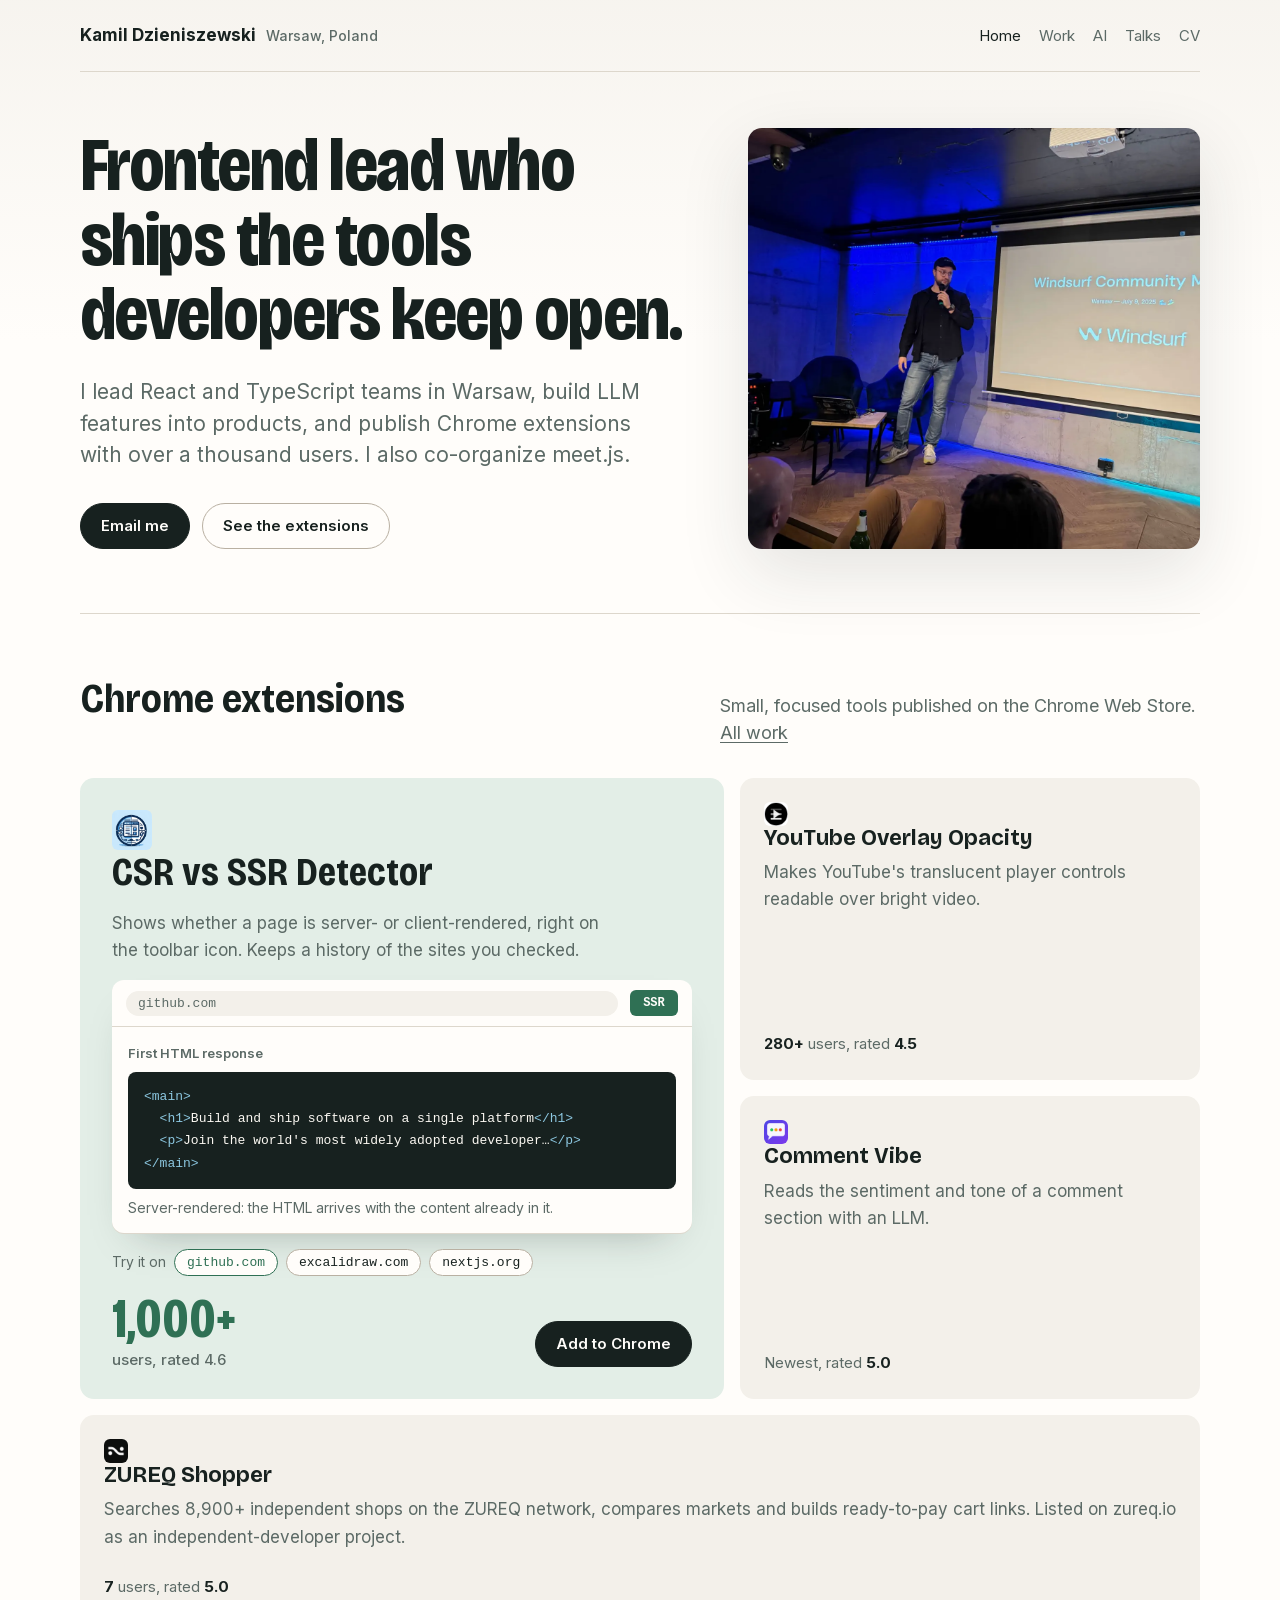
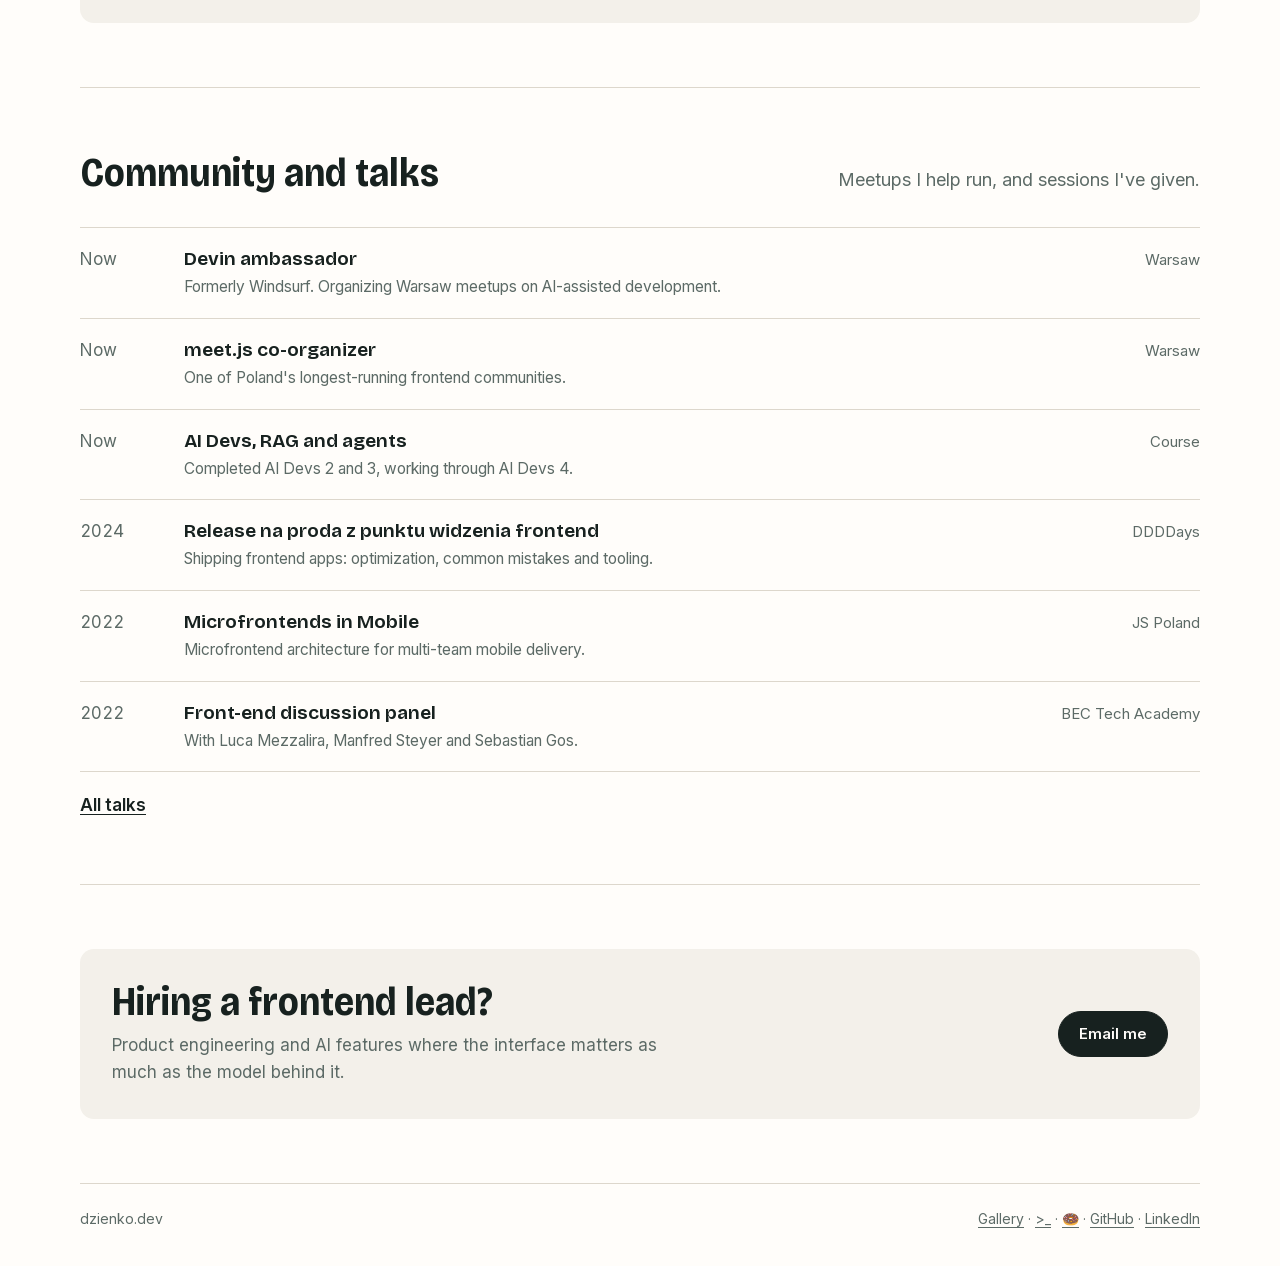
==== index.html @ 6b24c921 "Show Chrome Web Store icons next to extension names Generated with [Devin](https://devin.ai)  Co-Aut" ====
<!DOCTYPE html>
<html lang="en">
<head>
  <meta charset="UTF-8">
  <meta name="viewport" content="width=device-width, initial-scale=1.0">
  <meta name="theme-color" content="#fffdfa" media="(prefers-color-scheme: light)">
  <meta name="theme-color" content="#131816" media="(prefers-color-scheme: dark)">

  <title>Kamil Dzieniszewski - Frontend & AI-Native Developer</title>
  <meta name="description" content="Kamil Dzieniszewski - Senior/Lead Frontend Developer and AI-native developer based in Warsaw. React, TypeScript, Next.js, product UI, LLM integrations, RAG and agents.">
  <meta name="author" content="Kamil Dzieniszewski">
  <meta name="keywords" content="Kamil Dzieniszewski, frontend developer, AI-native developer, React, TypeScript, Next.js, Warsaw, AI developer, LLM, RAG, agents">
  <meta name="robots" content="index, follow">
  <link rel="icon" type="image/svg+xml" href="/favicon.svg">
  <link rel="canonical" href="https://dzienko.dev/">
  <link rel="preload" href="fonts/BricolageGrotesque-latin.woff2" as="font" type="font/woff2" crossorigin>
  <link rel="preload" href="fonts/InterVariable-latin.woff2" as="font" type="font/woff2" crossorigin>
  <link rel="stylesheet" href="site.css">

  <meta property="og:type" content="profile">
  <meta property="og:title" content="Kamil Dzieniszewski - Frontend & AI-Native Developer">
  <meta property="og:description" content="Senior/Lead Frontend Developer building clear product interfaces and AI-native workflows.">
  <meta property="og:url" content="https://dzienko.dev/">
  <meta property="og:site_name" content="dzienko.dev">
  <meta property="og:image" content="https://dzienko.dev/og-image.png">
  <meta property="og:image:width" content="1200">
  <meta property="og:image:height" content="630">
  <meta property="og:image:alt" content="Kamil Dzieniszewski - Frontend & AI-Native Developer">
  <meta property="og:locale" content="en_US">
  <meta property="profile:first_name" content="Kamil">
  <meta property="profile:last_name" content="Dzieniszewski">

  <meta name="twitter:card" content="summary_large_image">
  <meta name="twitter:site" content="@dzienko">
  <meta name="twitter:creator" content="@dzienko">
  <meta name="twitter:title" content="Kamil Dzieniszewski - Frontend & AI-Native Developer">
  <meta name="twitter:description" content="Frontend engineer for product interfaces and AI-native development workflows.">
  <meta name="twitter:image" content="https://dzienko.dev/og-image.png">
  <meta name="twitter:image:alt" content="Kamil Dzieniszewski - Frontend & AI-Native Developer">

  <script type="application/ld+json">
  {
    "@context": "https://schema.org",
    "@type": "Person",
    "name": "Kamil Dzieniszewski",
    "jobTitle": "Senior/Lead Frontend Developer and AI-Native Developer",
    "url": "https://dzienko.dev",
    "email": "kamil.dzieniszewski@gmail.com",
    "address": {
      "@type": "PostalAddress",
      "addressLocality": "Warsaw",
      "addressCountry": "Poland"
    },
    "sameAs": [
      "https://www.linkedin.com/in/dzieniszewski/",
      "https://x.com/dzienko",
      "https://github.com/dzienisz"
    ],
    "knowsAbout": [
      "React", "TypeScript", "Next.js", "Frontend Architecture",
      "Artificial Intelligence", "LLM APIs", "RAG", "AI Agents",
      "Developer Communities"
    ],
    "description": "Senior/Lead Frontend Developer and AI-native developer based in Warsaw, Poland."
  }
  </script>

  <script defer src="https://cloud.umami.is/script.js" data-website-id="6faaedb9-c397-47cc-8526-5fbbb8944d24" data-domains="dzienko.dev"></script>
</head>
<body>
  <a class="skip-link" href="#main">Skip to content</a>
  <div class="page">
    <header class="topbar">
      <a class="brand" href="/">Kamil Dzieniszewski <span>Warsaw, Poland</span></a>
      <nav class="nav" aria-label="Main navigation">
        <a href="/" aria-current="page">Home</a>
        <a href="projects.html">Work</a>
        <a href="ai.html">AI</a>
        <a href="talks.html">Talks</a>
        <a href="cv.pdf">CV</a>
      </nav>
    </header>

    <main id="main">
      <section class="hero">
        <div>
          <h1>Frontend lead who ships the tools developers keep open.</h1>
          <p class="lead">
            I lead React and TypeScript teams in Warsaw, build LLM features into products, and publish Chrome extensions with over a thousand users. I also co-organize meet.js.
          </p>
          <div class="actions">
            <a class="button" href="mailto:kamil.dzieniszewski@gmail.com">Email me</a>
            <a class="button secondary" href="#extensions">See the extensions</a>
          </div>
        </div>
        <div class="hero-media">
          <img src="photos/devin-ambassador.webp" alt="Kamil Dzieniszewski speaking at a Devin (formerly Windsurf) community meetup in Warsaw" width="1600" height="1200" fetchpriority="high">
        </div>
      </section>

      <section class="section" id="extensions">
        <div class="section-head">
          <h2>Chrome extensions</h2>
          <p class="section-intro">Small, focused tools published on the Chrome Web Store. <a href="projects.html">All work</a></p>
        </div>
        <div class="bento">
          <article class="ext featured">
            <h3><a href="https://chromewebstore.google.com/detail/csr-vs-ssr-detector/fhiopdjeekafnhmfbcfoolhejdgjpkgg?utm_source=dzienko.dev&amp;utm_medium=referral&amp;utm_campaign=home" data-umami-event="cws-click" data-umami-event-extension="csr-vs-ssr-detector" data-umami-event-page="home" target="_blank" rel="noopener"><img class="ext-icon" src="icons/csr-vs-ssr-detector.jpg" alt="" width="40" height="40">CSR vs SSR Detector</a></h3>
            <p>Shows whether a page is server- or client-rendered, right on the toolbar icon. Keeps a history of the sites you checked.</p>

            <div class="demo">
              <div class="demo-bar">
                <span class="demo-url" id="demo-url">github.com</span>
                <span class="demo-badge" id="demo-badge" data-mode="SSR" aria-live="polite">SSR</span>
              </div>
              <div class="demo-body">
                <span class="demo-label">First HTML response</span>
                <pre class="demo-source" id="demo-source"><span class="t">&lt;main&gt;</span>
  <span class="t">&lt;h1&gt;</span><span class="x">Build and ship software on a single platform</span><span class="t">&lt;/h1&gt;</span>
  <span class="t">&lt;p&gt;</span><span class="x">Join the world's most widely adopted developer…</span><span class="t">&lt;/p&gt;</span>
<span class="t">&lt;/main&gt;</span></pre>
                <p class="demo-explain" id="demo-explain">Server-rendered: the HTML arrives with the content already in it.</p>
              </div>
            </div>
            <div class="demo-sites" id="demo-sites" role="group" aria-label="Try the detector on an example site" hidden>
              Try it on
              <button type="button" aria-pressed="true" data-site="github.com" data-umami-event="csr-demo" data-umami-event-site="github.com">github.com</button>
              <button type="button" aria-pressed="false" data-site="excalidraw.com" data-umami-event="csr-demo" data-umami-event-site="excalidraw.com">excalidraw.com</button>
              <button type="button" aria-pressed="false" data-site="nextjs.org" data-umami-event="csr-demo" data-umami-event-site="nextjs.org">nextjs.org</button>
            </div>

            <div class="ext-footer">
              <div class="big-number">1,000+<span>users, rated 4.6</span></div>
              <a class="button" href="https://chromewebstore.google.com/detail/csr-vs-ssr-detector/fhiopdjeekafnhmfbcfoolhejdgjpkgg?utm_source=dzienko.dev&amp;utm_medium=referral&amp;utm_campaign=home" data-umami-event="cws-click" data-umami-event-extension="csr-vs-ssr-detector" data-umami-event-page="home" target="_blank" rel="noopener">Add to Chrome</a>
            </div>
          </article>

          <a class="ext" href="https://chromewebstore.google.com/detail/youtube-overlay-opacity-c/dcmmcbdcbpaoefhnlogalnfnnmjolfbh?utm_source=dzienko.dev&amp;utm_medium=referral&amp;utm_campaign=home" data-umami-event="cws-click" data-umami-event-extension="youtube-overlay-opacity-c" data-umami-event-page="home" target="_blank" rel="noopener">
            <h3><img class="ext-icon" src="icons/youtube-controls.jpg" alt="" width="24" height="24">YouTube Overlay Opacity</h3>
            <p>Makes YouTube's translucent player controls readable over bright video.</p>
            <div class="ext-stats"><strong>280+</strong> users, rated <strong>4.5</strong></div>
          </a>

          <a class="ext" href="https://chromewebstore.google.com/detail/comment-vibe/kibcnjcipaofjlbbnjdjaobbkoajiejp?utm_source=dzienko.dev&amp;utm_medium=referral&amp;utm_campaign=home" data-umami-event="cws-click" data-umami-event-extension="comment-vibe" data-umami-event-page="home" target="_blank" rel="noopener">
            <h3><img class="ext-icon" src="icons/comment-vibe.jpg" alt="" width="24" height="24">Comment Vibe</h3>
            <p>Reads the sentiment and tone of a comment section with an LLM.</p>
            <div class="ext-stats">Newest, rated <strong>5.0</strong></div>
          </a>

          <a class="ext wide" href="https://chromewebstore.google.com/detail/zureq-shopper/lgmpclicbbpjabhihbmpjdokopeiofpj?utm_source=dzienko.dev&amp;utm_medium=referral&amp;utm_campaign=home" data-umami-event="cws-click" data-umami-event-extension="zureq-shopper" data-umami-event-page="home" target="_blank" rel="noopener">
            <h3><img class="ext-icon" src="icons/zureq-shopper.jpg" alt="" width="24" height="24">ZUREQ Shopper</h3>
            <p>Searches 8,900+ independent shops on the ZUREQ network, compares markets and builds ready-to-pay cart links. Listed on zureq.io as an independent-developer project.</p>
            <div class="ext-stats"><strong>7</strong> users, rated <strong>5.0</strong></div>
          </a>
        </div>
      </section>

      <section class="section">
        <div class="section-head">
          <h2>Community and talks</h2>
          <p class="section-intro">Meetups I help run, and sessions I've given.</p>
        </div>
        <ul class="rows">
          <li>
            <span class="when">Now</span>
            <div><h3><a href="https://windsurf.com/refer?referral_code=b506a23128" target="_blank" rel="noopener">Devin ambassador</a></h3><p>Formerly Windsurf. Organizing Warsaw meetups on AI-assisted development.</p></div>
            <span class="where">Warsaw</span>
          </li>
          <li>
            <span class="when">Now</span>
            <div><h3><a href="https://meetjs.pl" target="_blank" rel="noopener">meet.js co-organizer</a></h3><p>One of Poland's longest-running frontend communities.</p></div>
            <span class="where">Warsaw</span>
          </li>
          <li>
            <span class="when">Now</span>
            <div><h3><a href="ai.html">AI Devs, RAG and agents</a></h3><p>Completed AI Devs 2 and 3, working through AI Devs 4.</p></div>
            <span class="where">Course</span>
          </li>
          <li>
            <span class="when">2024</span>
            <div><h3><a href="https://www.youtube.com/watch?v=Upx7VcqXH-M" target="_blank" rel="noopener">Release na proda z punktu widzenia frontend</a></h3><p>Shipping frontend apps: optimization, common mistakes and tooling.</p></div>
            <span class="where">DDDDays</span>
          </li>
          <li>
            <span class="when">2022</span>
            <div><h3><a href="https://www.youtube.com/watch?v=vRqR06oCc_I" target="_blank" rel="noopener">Microfrontends in Mobile</a></h3><p>Microfrontend architecture for multi-team mobile delivery.</p></div>
            <span class="where">JS Poland</span>
          </li>
          <li>
            <span class="when">2022</span>
            <div><h3><a href="https://www.youtube.com/watch?v=JmkDXeIDG9A" target="_blank" rel="noopener">Front-end discussion panel</a></h3><p>With Luca Mezzalira, Manfred Steyer and Sebastian Gos.</p></div>
            <span class="where">BEC Tech Academy</span>
          </li>
        </ul>
        <p class="rows-more"><a href="talks.html">All talks</a></p>
      </section>

      <section class="section">
        <div class="callout">
          <div>
            <h2>Hiring a frontend lead?</h2>
            <p>Product engineering and AI features where the interface matters as much as the model behind it.</p>
          </div>
          <a class="button" href="mailto:kamil.dzieniszewski@gmail.com">Email me</a>
        </div>
      </section>
    </main>

    <footer class="footer">
      <span>dzienko.dev</span>
      <span><a href="gallery.html">Gallery</a> · <a href="terminal.html" title="The old terminal version of this site">&gt;_</a> · <a href="donut.html" title="ASCII donut">🍩</a> · <a href="https://github.com/dzienisz" target="_blank" rel="noopener">GitHub</a> · <a href="https://www.linkedin.com/in/dzieniszewski/" target="_blank" rel="noopener">LinkedIn</a></span>
    </footer>
  </div>
  <script src="demo.js" defer></script>
</body>
</html>
---- site.css ----
/* Self-hosted variable fonts (OFL, see fonts/*-OFL.txt), subset to Latin + Latin Extended-A */
@font-face {
  font-family: "Bricolage Grotesque";
  src: url("fonts/BricolageGrotesque-latin.woff2") format("woff2");
  font-style: normal;
  font-weight: 600 800;
  font-stretch: 75% 100%;
  font-display: swap;
  unicode-range: U+0000-017F, U+02BB-02BC, U+02C6, U+02DA, U+02DC, U+0304, U+0308, U+0329, U+2000-206F, U+20AC, U+2122, U+2191, U+2193, U+2212, U+2215, U+FEFF, U+FFFD;
}

@font-face {
  font-family: Inter;
  src: url("fonts/InterVariable-latin.woff2") format("woff2");
  font-style: normal;
  font-weight: 400 700;
  font-display: swap;
  unicode-range: U+0000-017F, U+02BB-02BC, U+02C6, U+02DA, U+02DC, U+0304, U+0308, U+0329, U+2000-206F, U+20AC, U+2122, U+2191, U+2193, U+2212, U+2215, U+FEFF, U+FFFD;
}

:root {
  --ink: #17211f;
  --muted: #5c6a66;
  --paper: #fffdfa;
  --soft: #f3f0ea;
  --line: #ddd7cc;
  --line-strong: #b9b0a2;
  --blue: #216c8d;
  --green: #2f7054;
  --green-soft: #e3eee7;
  --coral: #b24e36;
  --gold: #9a6b13;
  --code-bg: #17211f;
  --code-ink: #b9c6c1;
  --code-tag: #8cc7e0;
  --code-text: #fbf8f2;
  --code-empty: #f0b26b;
  --shadow: 0 24px 70px rgba(30, 40, 38, 0.12);
  --shadow-hover: 0 16px 45px rgba(30, 40, 38, 0.09);
  --radius: 8px;
  --radius-lg: 14px;
  --font-body: Inter, ui-sans-serif, system-ui, -apple-system, BlinkMacSystemFont, "Segoe UI", sans-serif;
  --font-display: "Bricolage Grotesque", Inter, ui-sans-serif, system-ui, sans-serif;
  --font-mono: ui-monospace, SFMono-Regular, Menlo, Consolas, monospace;
  color-scheme: light dark;
}

@media (prefers-color-scheme: dark) {
  :root {
    --ink: #ece7df;
    --muted: #a2aba7;
    --paper: #131816;
    --soft: #1b211f;
    --line: #2b3330;
    --line-strong: #46504c;
    --blue: #74b6d4;
    --green: #6cc39a;
    --green-soft: #1a2a23;
    --coral: #ef8c71;
    --gold: #d8aa4c;
    --code-bg: #0b0f0e;
    --shadow: 0 24px 70px rgba(0, 0, 0, 0.45);
    --shadow-hover: 0 16px 45px rgba(0, 0, 0, 0.4);
  }
}

@media (prefers-reduced-motion: no-preference) {
  @view-transition {
    navigation: auto;
  }
}

* { box-sizing: border-box; }

html { scroll-behavior: smooth; }

body {
  margin: 0;
  background:
    linear-gradient(180deg, color-mix(in srgb, var(--soft) 70%, transparent), color-mix(in srgb, var(--paper) 95%, transparent) 340px),
    var(--paper);
  color: var(--ink);
  font-family: var(--font-body);
  font-size: 1.0625rem;
  line-height: 1.6;
}

h1, h2, h3 {
  font-family: var(--font-display);
  font-optical-sizing: auto;
  text-wrap: balance;
}

a {
  color: inherit;
  text-decoration-thickness: 1px;
  text-underline-offset: 0.18em;
}

:focus-visible {
  outline: 2px solid var(--blue);
  outline-offset: 3px;
  border-radius: 4px;
}

.card:focus-visible,
.ext:focus-visible,
.media-card:focus-visible,
.photo-card:focus-visible,
.button:focus-visible {
  border-radius: var(--radius);
}

.skip-link {
  position: absolute;
  top: 12px;
  left: 12px;
  z-index: 10;
  padding: 10px 16px;
  border-radius: var(--radius);
  background: var(--ink);
  color: var(--paper);
  font-size: 0.875rem;
  font-weight: 700;
  text-decoration: none;
  transform: translateY(-200%);
}

.skip-link:focus-visible {
  transform: none;
}

img {
  display: block;
  max-width: 100%;
  height: auto;
}

.page {
  width: min(70rem, calc(100% - 2.5rem));
  margin: 0 auto;
}

.topbar {
  display: flex;
  align-items: center;
  justify-content: space-between;
  gap: 1.5rem;
  padding: 1.375rem 0;
  border-bottom: 1px solid var(--line);
}

.brand {
  display: inline-flex;
  align-items: baseline;
  gap: 0.625rem;
  font-weight: 700;
  text-decoration: none;
}

.brand span {
  color: var(--muted);
  font-size: 0.875rem;
  font-weight: 500;
}

.nav {
  display: flex;
  align-items: center;
  gap: 1.125rem;
  color: var(--muted);
  font-size: 0.9375rem;
}

.nav a {
  text-decoration: none;
}

.nav a:hover,
.nav a[aria-current="page"] {
  color: var(--ink);
}

.hero {
  display: grid;
  grid-template-columns: minmax(0, 1.15fr) minmax(320px, 0.85fr);
  gap: 3.5rem;
  align-items: stretch;
  padding: 3.5rem 0 4rem;
  border-bottom: 1px solid var(--line);
}

.hero.hero-simple {
  display: block;
  max-width: 52rem;
}

.eyebrow {
  margin: 0 0 1rem;
  color: var(--green);
  font-size: 0.9375rem;
  font-weight: 600;
}

h1 {
  margin: 0;
  font-size: clamp(2.6rem, 1.4rem + 4.2vw, 5rem);
  font-weight: 750;
  font-stretch: 82%;
  line-height: 0.98;
  letter-spacing: -0.02em;
}

.lead {
  max-width: 36rem;
  margin: 1.5rem 0 0;
  color: var(--muted);
  font-size: clamp(1.125rem, 1rem + 0.5vw, 1.3125rem);
  line-height: 1.5;
  text-wrap: pretty;
}

.actions {
  display: flex;
  flex-wrap: wrap;
  gap: 0.75rem;
  margin-top: 2rem;
}

.hero-media {
  border-radius: var(--radius-lg);
  background: var(--paper);
  box-shadow: var(--shadow);
  overflow: hidden;
}

.hero-media img {
  width: 100%;
  height: 100%;
  object-fit: cover;
  object-position: 40% center;
}

/* Low-res photos can't stretch to the text column's height without blurring */
.hero-media.is-landscape {
  align-self: center;
}

.hero-media.is-landscape img {
  height: auto;
  aspect-ratio: 4 / 3;
}

.section {
  padding: 4rem 0;
  border-bottom: 1px solid var(--line);
}

.section-head {
  display: flex;
  flex-wrap: wrap;
  justify-content: space-between;
  align-items: baseline;
  gap: 0.75rem 2rem;
  margin-bottom: 2rem;
}

.section-head .section-intro {
  max-width: 30rem;
}

.section h2 {
  margin: 0;
  font-size: clamp(1.75rem, 1.2rem + 1.6vw, 2.5rem);
  font-weight: 700;
  font-stretch: 90%;
  line-height: 1.1;
}

.section-intro {
  margin: 0;
  color: var(--muted);
  font-size: 1.125rem;
  line-height: 1.5;
}

.grid {
  display: grid;
  grid-template-columns: repeat(3, minmax(0, 1fr));
  gap: 1rem;
}

.grid.two {
  grid-template-columns: repeat(2, minmax(0, 1fr));
}

.card {
  position: relative;
  display: flex;
  flex-direction: column;
  gap: 0.75rem;
  min-height: 13.75rem;
  padding: 1.375rem;
  border: 1px solid var(--line);
  border-radius: var(--radius);
  background: color-mix(in srgb, var(--paper) 78%, transparent);
  color: inherit;
  text-decoration: none;
}

a.card:hover,
.media-card:hover,
.photo-card:hover {
  border-color: var(--line-strong);
  box-shadow: var(--shadow-hover);
  transform: translateY(-1px);
}

.card h3,
.media-copy h3 {
  margin: 0;
  color: var(--ink);
  font-size: 1.375rem;
  font-weight: 700;
  line-height: 1.15;
}

.card p,
.media-copy p {
  margin: 0;
  color: var(--muted);
  font-size: 0.9688rem;
}

.card-meta,
.tagline {
  color: var(--blue);
  font-size: 0.875rem;
  font-weight: 600;
}

.tagline {
  color: var(--green);
}

.badge {
  align-self: flex-start;
  padding: 4px 8px;
  border: 1px solid var(--line-strong);
  border-radius: 999px;
  color: var(--muted);
  font-size: 0.75rem;
  font-weight: 700;
}

.badge.active { color: var(--green); border-color: color-mix(in srgb, var(--green) 45%, transparent); }
.badge.archived { color: var(--gold); border-color: color-mix(in srgb, var(--gold) 40%, transparent); }
.badge.soon { color: var(--coral); border-color: color-mix(in srgb, var(--coral) 45%, transparent); }

.tags {
  display: flex;
  flex-wrap: wrap;
  gap: 0.5rem;
  margin-top: auto;
  padding-top: 0.625rem;
}

.tag {
  padding: 4px 8px;
  border: 1px solid var(--line);
  border-radius: 999px;
  color: var(--muted);
  font-size: 0.75rem;
  font-weight: 600;
}

/* Homepage extensions: one featured card with a live demo, two supporting */
.bento {
  display: grid;
  grid-template-columns: minmax(0, 1.4fr) minmax(0, 1fr);
  grid-template-rows: auto auto;
  gap: 1rem;
}

.ext {
  display: flex;
  flex-direction: column;
  gap: 0.5rem;
  padding: 1.5rem;
  border-radius: var(--radius-lg);
  background: var(--soft);
  color: inherit;
  text-decoration: none;
}

a.ext:hover {
  background: color-mix(in srgb, var(--soft) 80%, var(--line));
}

.ext h3 {
  margin: 0;
  font-size: 1.375rem;
  font-weight: 700;
  line-height: 1.15;
}

.ext p {
  margin: 0;
  color: var(--muted);
}

.ext-stats {
  margin-top: auto;
  padding-top: 1rem;
  color: var(--muted);
  font-size: 0.9375rem;
}

.ext-stats strong {
  color: var(--ink);
}

.ext.featured {
  grid-row: span 2;
  gap: 1rem;
  padding: 2rem;
  background: var(--green-soft);
}

.ext.featured h3 {
  font-size: clamp(1.75rem, 1.3rem + 1.4vw, 2.5rem);
  font-stretch: 85%;
}

.ext.featured h3 a {
  text-decoration: none;
}

.ext.featured h3 a:hover {
  text-decoration: underline;
}

.ext.featured > p {
  max-width: 32rem;
  font-size: 1.0625rem;
}

.ext.wide {
  grid-column: 1 / -1;
}

.ext-icon {
  width: 1.5rem;
  height: 1.5rem;
  margin-inline-end: 0.5rem;
  border-radius: 0.375rem;
  vertical-align: -0.25em;
}

.ext.featured .ext-icon {
  width: 2.5rem;
  height: 2.5rem;
}

.ext-footer {
  display: flex;
  flex-wrap: wrap;
  align-items: flex-end;
  justify-content: space-between;
  gap: 1rem;
  margin-top: auto;
}

.big-number {
  font-family: var(--font-display);
  font-size: clamp(2.5rem, 1.8rem + 2vw, 3.5rem);
  font-weight: 750;
  font-stretch: 80%;
  line-height: 1;
  color: var(--green);
}

.big-number span {
  display: block;
  margin-top: 0.375rem;
  font-family: var(--font-body);
  font-size: 0.9375rem;
  font-weight: 500;
  color: var(--muted);
}

/* Live CSR/SSR demo */
.demo {
  border-radius: 12px;
  background: var(--paper);
  box-shadow: 0 1px 0 var(--line), 0 20px 40px -24px rgba(30, 40, 38, 0.35);
  overflow: hidden;
}

.demo-bar {
  display: flex;
  align-items: center;
  gap: 0.75rem;
  padding: 0.625rem 0.875rem;
  border-bottom: 1px solid var(--line);
}

.demo-url {
  flex: 1;
  min-width: 0;
  padding: 0.3rem 0.75rem;
  border-radius: 999px;
  background: var(--soft);
  color: var(--muted);
  font: 0.8125rem var(--font-mono);
}

.demo-badge {
  display: grid;
  place-items: center;
  min-width: 3rem;
  height: 1.625rem;
  padding-inline: 0.5rem;
  border-radius: 6px;
  background: var(--green);
  color: var(--paper);
  font: 700 0.75rem var(--font-mono);
  transition: background-color 0.25s, scale 0.25s;
}

.demo-badge[data-mode="CSR"] { background: var(--gold); }
.demo-badge.bump { scale: 1.15; }

.demo-body {
  display: grid;
  gap: 0.5rem;
  padding: 1rem 1rem 0.875rem;
}

.demo-label {
  color: var(--muted);
  font-size: 0.8125rem;
  font-weight: 600;
}

.demo-source {
  min-height: 6.5rem;
  margin: 0;
  padding: 0.875rem 1rem;
  border-radius: var(--radius);
  background: var(--code-bg);
  color: var(--code-ink);
  font: 0.8125rem / 1.7 var(--font-mono);
  white-space: pre-wrap;
  overflow-wrap: anywhere;
}

.demo-source.swap { animation: demo-swap 0.3s ease-out; }
.demo-source .t { color: var(--code-tag); }
.demo-source .x { color: var(--code-text); font-weight: 500; }
.demo-source .e { color: var(--code-empty); }

@keyframes demo-swap {
  from { opacity: 0; translate: 0 4px; }
}

.demo-explain {
  margin: 0;
  color: var(--muted);
  font-size: 0.875rem;
}

.demo-sites {
  display: flex;
  flex-wrap: wrap;
  align-items: center;
  gap: 0.5rem;
  color: var(--muted);
  font-size: 0.875rem;
}

.demo-sites[hidden] { display: none; }

.demo-sites button {
  padding: 0.3rem 0.75rem;
  border: 1px solid var(--line-strong);
  border-radius: 999px;
  background: var(--paper);
  color: var(--ink);
  font: 0.8125rem var(--font-mono);
  cursor: pointer;
}

.demo-sites button:hover { border-color: var(--green); }
.demo-sites button[aria-pressed="true"] { border-color: var(--green); color: var(--green); }

/* Community and talks: quiet rows instead of cards */
.rows {
  margin: 0;
  padding: 0;
  list-style: none;
  border-top: 1px solid var(--line);
}

.rows li {
  display: grid;
  grid-template-columns: 5rem minmax(0, 1fr) auto;
  gap: 1.5rem;
  align-items: baseline;
  padding: 1.125rem 0;
  border-bottom: 1px solid var(--line);
}

.rows .when {
  color: var(--muted);
  font-variant-numeric: tabular-nums;
}

.rows h3 {
  margin: 0;
  font-size: 1.1875rem;
  font-weight: 650;
  line-height: 1.3;
}

.rows h3 a {
  text-decoration: none;
}

.rows h3 a:hover {
  text-decoration: underline;
}

.rows p {
  margin: 0.2rem 0 0;
  color: var(--muted);
  font-size: 0.9688rem;
}

.rows .where {
  color: var(--muted);
  font-size: 0.9375rem;
  text-align: end;
}

.rows-more {
  margin: 1.25rem 0 0;
  font-weight: 600;
}

.media-grid {
  display: grid;
  grid-template-columns: repeat(2, minmax(0, 1fr));
  gap: 1.125rem;
}

.media-card {
  display: grid;
  grid-template-columns: 10.5rem 1fr;
  gap: 1.125rem;
  min-height: 11rem;
  padding: 0.875rem;
  border: 1px solid var(--line);
  border-radius: var(--radius);
  background: var(--paper);
  color: inherit;
  text-decoration: none;
}

.media-card img {
  width: 100%;
  height: 100%;
  min-height: 9.25rem;
  border-radius: 6px;
  object-fit: cover;
}

.media-copy {
  display: flex;
  flex-direction: column;
  gap: 0.625rem;
  padding: 6px 4px 6px 0;
}

.link-row {
  color: var(--green);
  font-size: 0.875rem;
  font-weight: 700;
  margin-top: auto;
}

.photo-grid {
  display: grid;
  grid-template-columns: repeat(3, minmax(0, 1fr));
  gap: 1rem;
}

.photo-card {
  overflow: hidden;
  border: 1px solid var(--line);
  border-radius: var(--radius);
  background: var(--paper);
}

.photo-card img {
  width: 100%;
  aspect-ratio: 4 / 3;
  object-fit: cover;
}

.caption {
  padding: 0.875rem 1rem;
  border-top: 1px solid var(--line);
}

.caption strong {
  display: block;
  color: var(--ink);
}

.caption span {
  display: block;
  margin-top: 3px;
  color: var(--muted);
  font-size: 0.8125rem;
}

.callout {
  display: grid;
  grid-template-columns: 1fr auto;
  gap: 1.5rem;
  align-items: center;
  padding: 2rem;
  border-radius: var(--radius-lg);
  background: var(--soft);
}

.callout p {
  margin: 0.5rem 0 0;
  max-width: 36rem;
  color: var(--muted);
}

.button {
  display: inline-flex;
  align-items: center;
  justify-content: center;
  min-height: 2.875rem;
  padding: 0 1.25rem;
  border: 1px solid var(--ink);
  border-radius: 999px;
  background: var(--ink);
  color: var(--paper);
  font-size: 0.9375rem;
  font-weight: 600;
  text-decoration: none;
  white-space: nowrap;
}

.button.secondary {
  background: transparent;
  color: var(--ink);
  border-color: var(--line-strong);
}

.footer {
  display: flex;
  justify-content: space-between;
  gap: 1.25rem;
  padding: 1.5rem 0 2.25rem;
  color: var(--muted);
  font-size: 0.875rem;
}

@media (prefers-reduced-motion: reduce) {
  html { scroll-behavior: auto; }

  a.card:hover,
  .media-card:hover,
  .photo-card:hover {
    transform: none;
  }

  .demo-badge { transition: none; }
  .demo-badge.bump { scale: 1; }
  .demo-source.swap { animation: none; }
}

@media (max-width: 920px) {
  .hero,
  .callout {
    grid-template-columns: 1fr;
  }

  .grid,
  .grid.two,
  .bento,
  .media-grid,
  .photo-grid {
    grid-template-columns: 1fr;
  }

  .ext.featured {
    grid-row: auto;
  }

  .hero-media img {
    height: auto;
    aspect-ratio: 4 / 3;
  }
}

@media (max-width: 620px) {
  .page {
    width: min(100% - 28px, 70rem);
  }

  .topbar {
    align-items: flex-start;
    flex-direction: column;
    gap: 0.875rem;
  }

  .nav {
    flex-wrap: wrap;
    gap: 0.75rem 1rem;
  }

  .hero {
    padding: 2.125rem 0 2.625rem;
  }

  .section {
    padding: 2.75rem 0;
  }

  .ext.featured {
    padding: 1.25rem;
  }

  .rows li {
    grid-template-columns: 1fr;
    gap: 0.25rem;
  }

  .rows .where {
    text-align: start;
  }

  .media-card {
    grid-template-columns: 1fr;
  }

  .media-card img {
    aspect-ratio: 16 / 10;
  }

  .button {
    width: 100%;
  }

  .actions {
    flex-direction: column;
  }
}
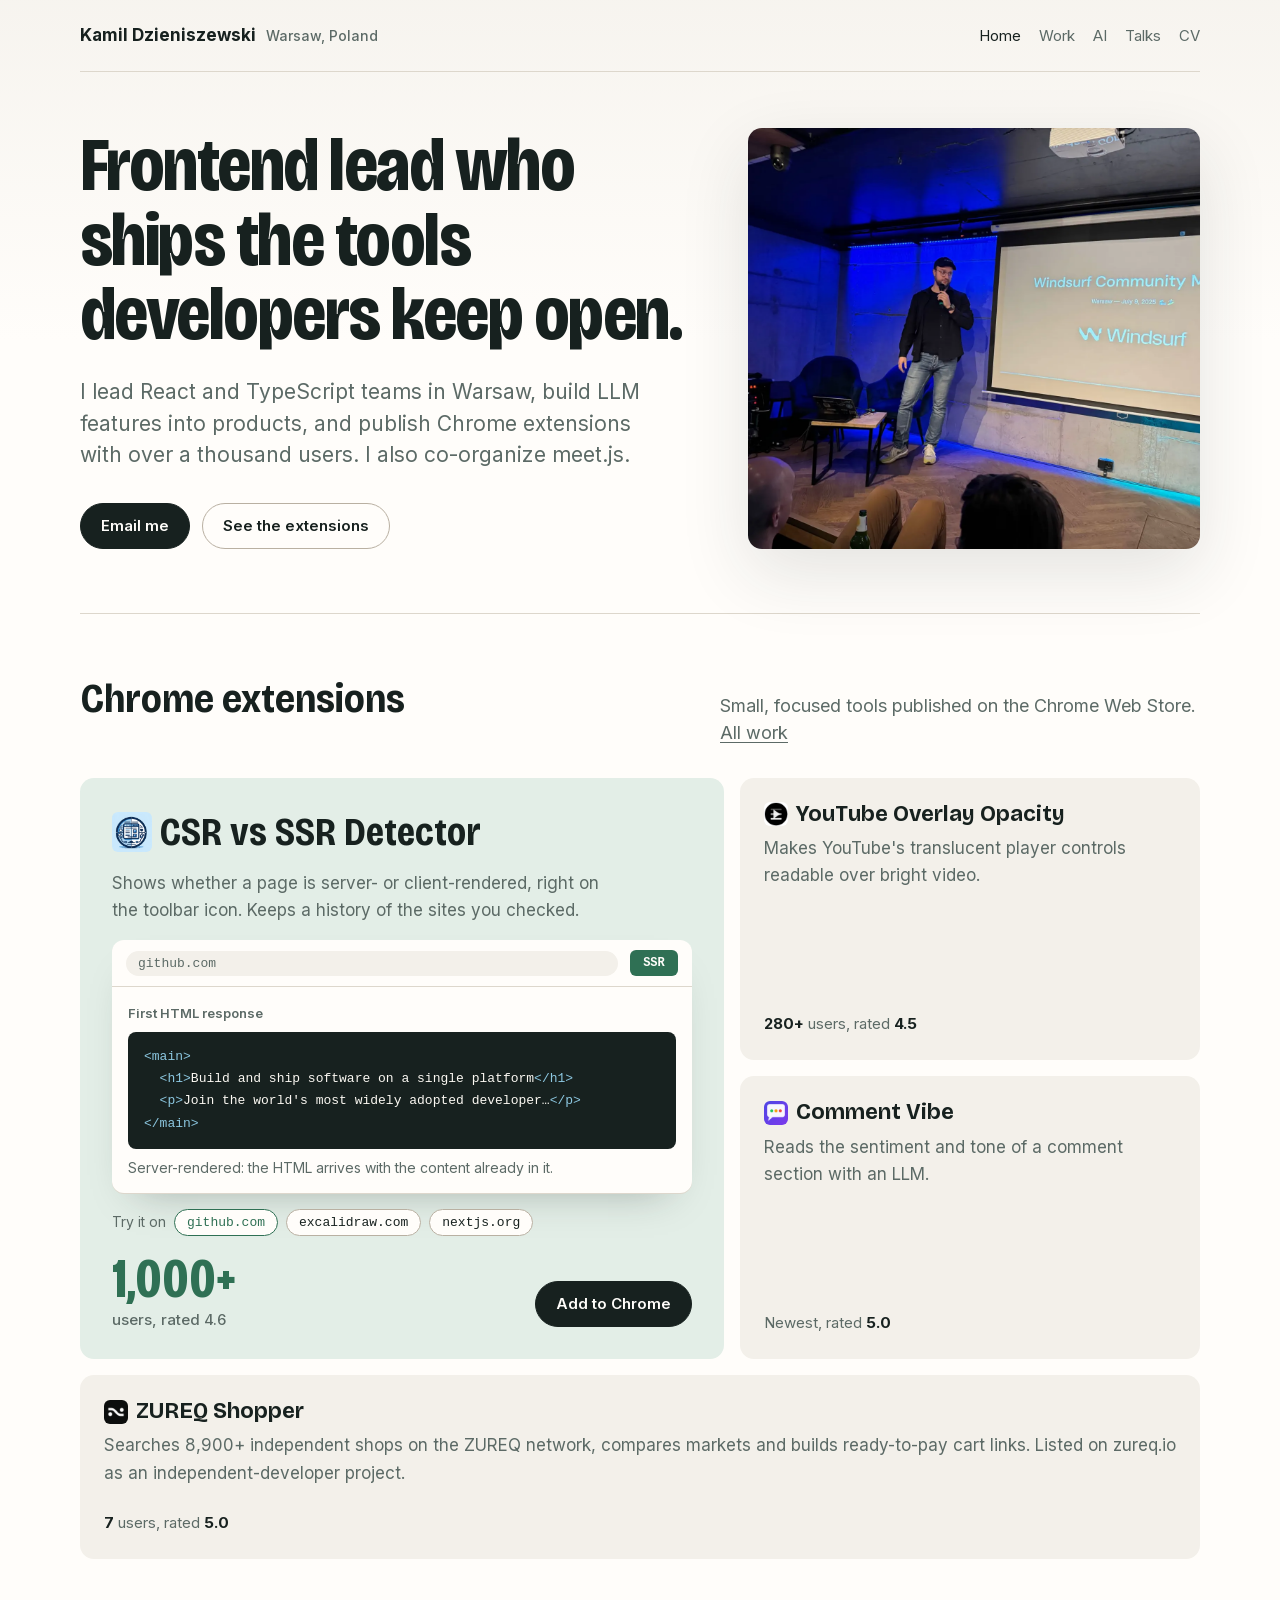
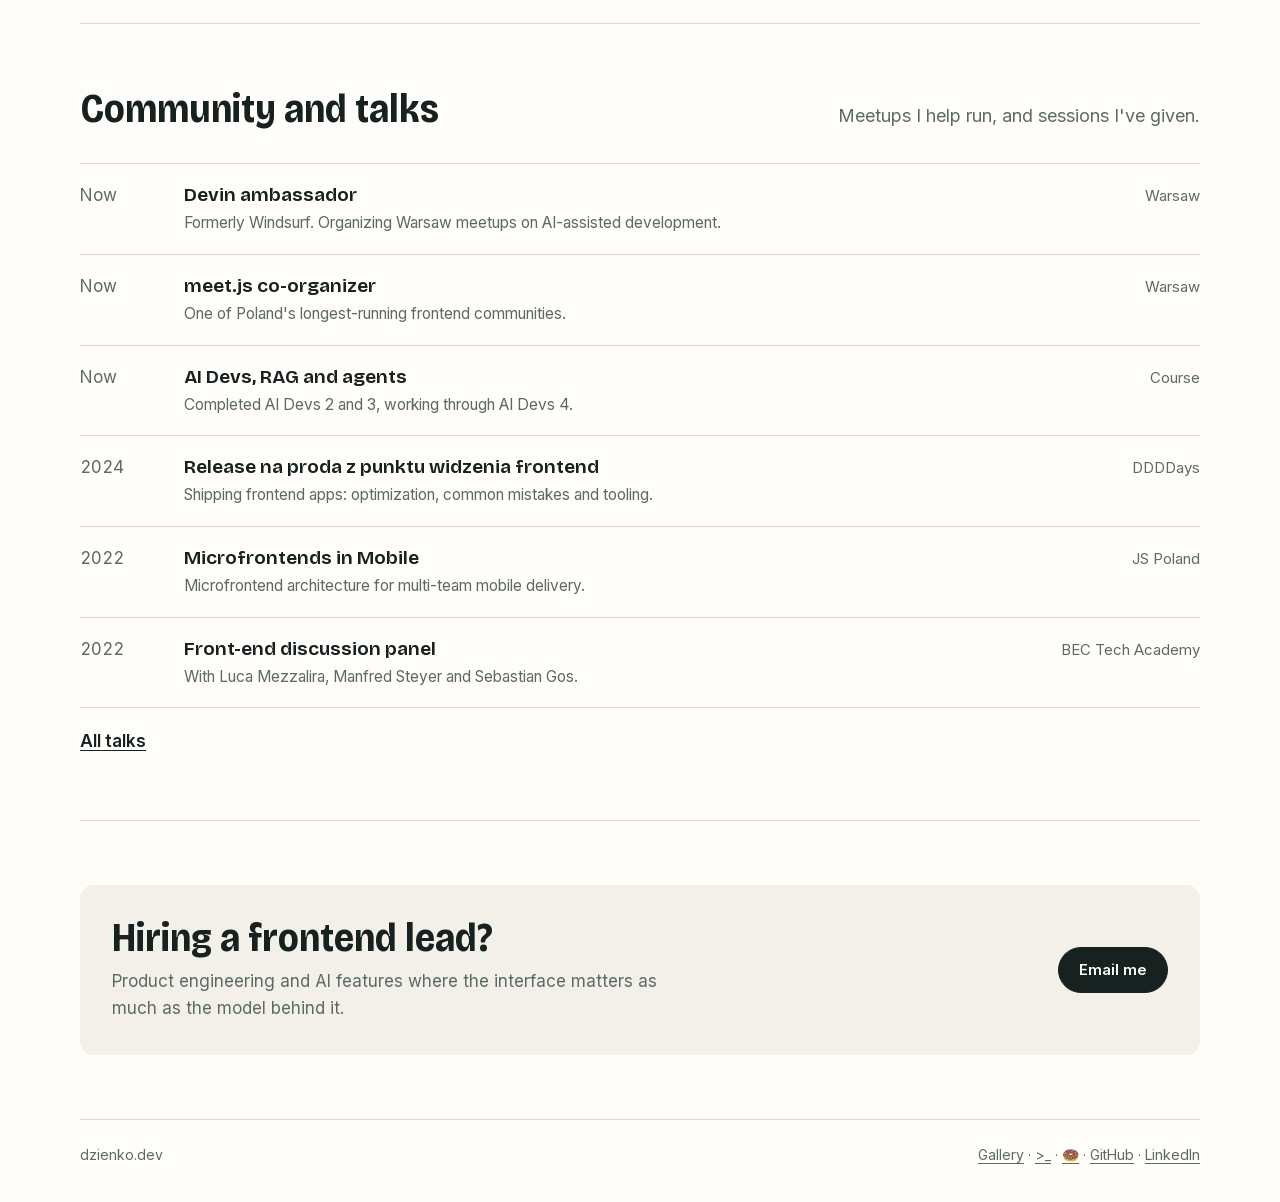
==== commit 9741f50a: "Align extension icons left of names with flex layout Generated with [Devin](https://devin.ai)  Co-Au" ====
--- a/index.html
+++ b/index.html
@@ -105,7 +105,7 @@
         </div>
         <div class="bento">
           <article class="ext featured">
-            <h3><a href="https://chromewebstore.google.com/detail/csr-vs-ssr-detector/fhiopdjeekafnhmfbcfoolhejdgjpkgg?utm_source=dzienko.dev&amp;utm_medium=referral&amp;utm_campaign=home" data-umami-event="cws-click" data-umami-event-extension="csr-vs-ssr-detector" data-umami-event-page="home" target="_blank" rel="noopener"><img class="ext-icon" src="icons/csr-vs-ssr-detector.jpg" alt="" width="40" height="40">CSR vs SSR Detector</a></h3>
+            <h3><img class="ext-icon" src="icons/csr-vs-ssr-detector.jpg" alt="" width="40" height="40"><a href="https://chromewebstore.google.com/detail/csr-vs-ssr-detector/fhiopdjeekafnhmfbcfoolhejdgjpkgg?utm_source=dzienko.dev&amp;utm_medium=referral&amp;utm_campaign=home" data-umami-event="cws-click" data-umami-event-extension="csr-vs-ssr-detector" data-umami-event-page="home" target="_blank" rel="noopener">CSR vs SSR Detector</a></h3>
             <p>Shows whether a page is server- or client-rendered, right on the toolbar icon. Keeps a history of the sites you checked.</p>
 
             <div class="demo">
--- a/site.css
+++ b/site.css
@@ -449,12 +449,18 @@
   grid-column: 1 / -1;
 }
 
+.ext h3,
+.card h3 {
+  display: flex;
+  align-items: center;
+  gap: 0.5rem;
+}
+
 .ext-icon {
+  flex: none;
   width: 1.5rem;
   height: 1.5rem;
-  margin-inline-end: 0.5rem;
   border-radius: 0.375rem;
-  vertical-align: -0.25em;
 }
 
 .ext.featured .ext-icon {
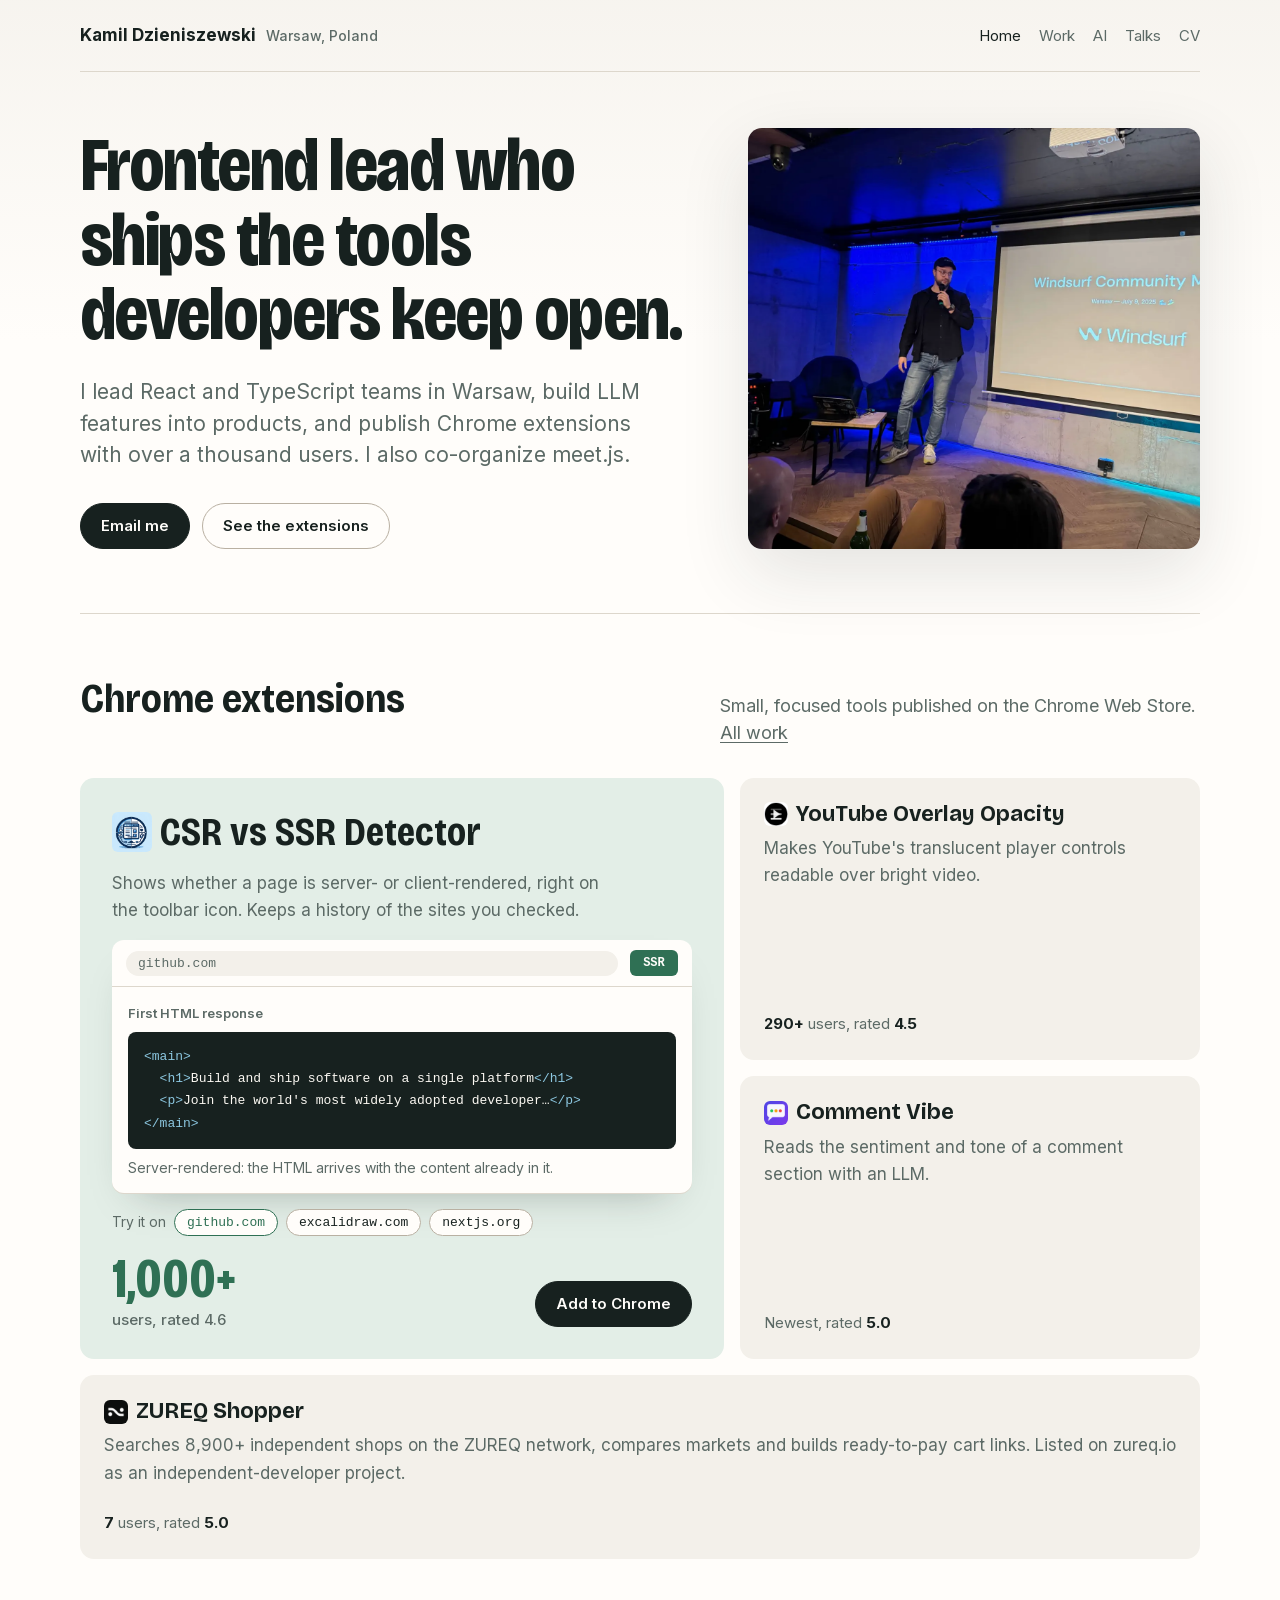
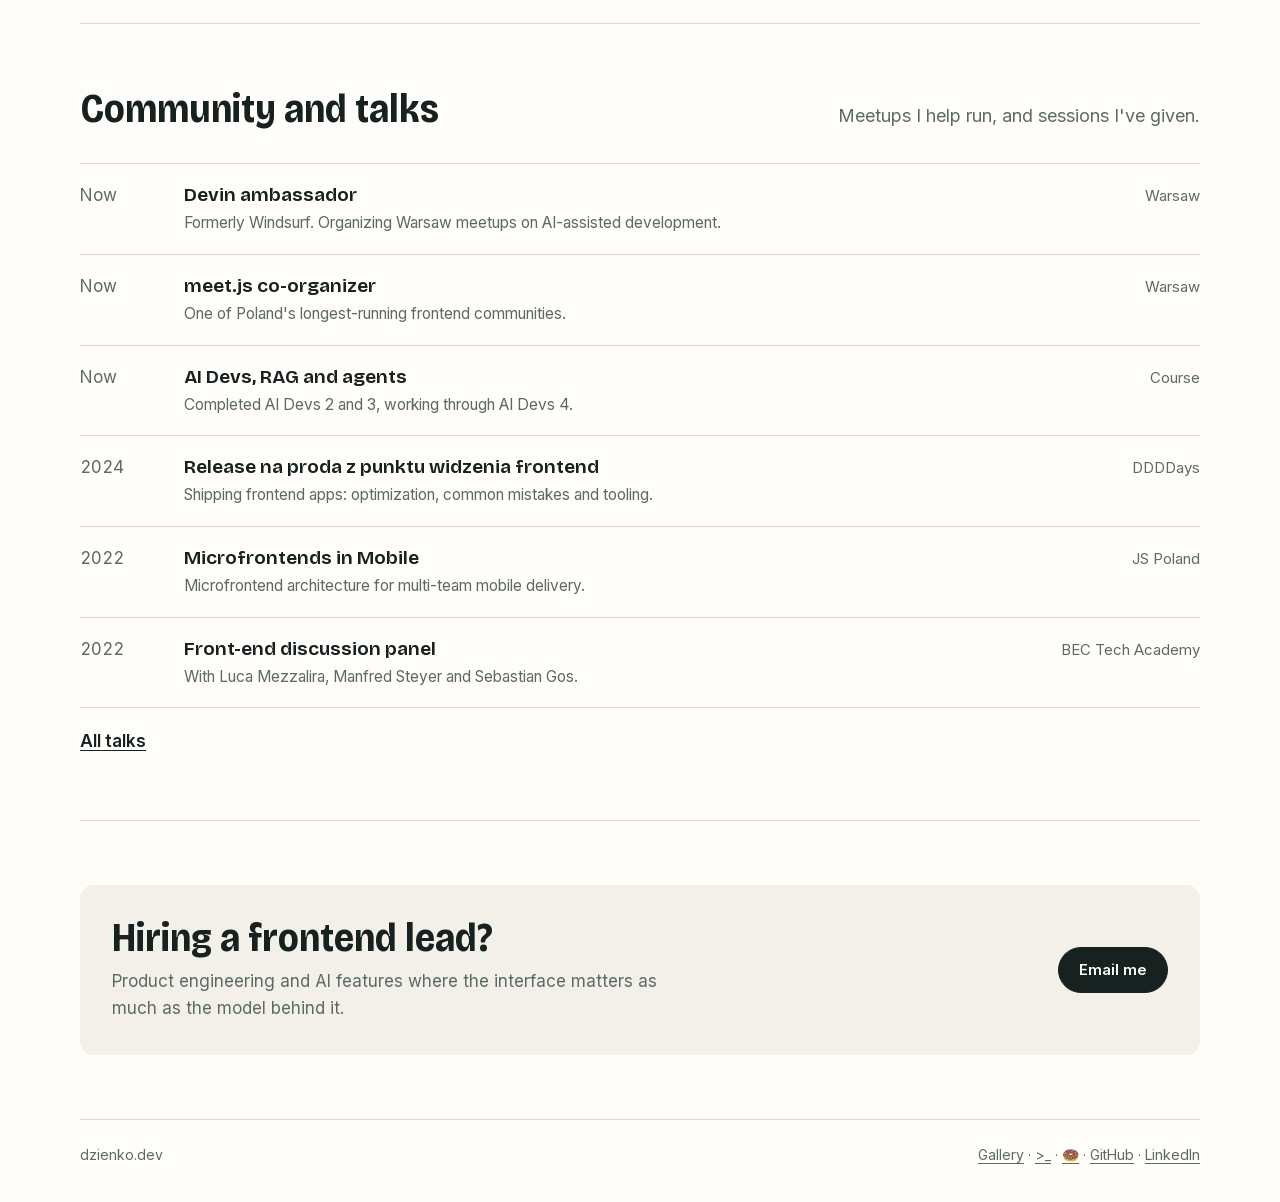
==== commit 26cd07b1: "Update Chrome extension stats (weekly) Co-Authored-By: Kamil Dzieniszewski <kamil.dzieniszewski@gmai" ====
--- a/index.html
+++ b/index.html
@@ -138,7 +138,7 @@
           <a class="ext" href="https://chromewebstore.google.com/detail/youtube-overlay-opacity-c/dcmmcbdcbpaoefhnlogalnfnnmjolfbh?utm_source=dzienko.dev&amp;utm_medium=referral&amp;utm_campaign=home" data-umami-event="cws-click" data-umami-event-extension="youtube-overlay-opacity-c" data-umami-event-page="home" target="_blank" rel="noopener">
             <h3><img class="ext-icon" src="icons/youtube-controls.jpg" alt="" width="24" height="24">YouTube Overlay Opacity</h3>
             <p>Makes YouTube's translucent player controls readable over bright video.</p>
-            <div class="ext-stats"><strong>280+</strong> users, rated <strong>4.5</strong></div>
+            <div class="ext-stats"><strong>290+</strong> users, rated <strong>4.5</strong></div>
           </a>
 
           <a class="ext" href="https://chromewebstore.google.com/detail/comment-vibe/kibcnjcipaofjlbbnjdjaobbkoajiejp?utm_source=dzienko.dev&amp;utm_medium=referral&amp;utm_campaign=home" data-umami-event="cws-click" data-umami-event-extension="comment-vibe" data-umami-event-page="home" target="_blank" rel="noopener">
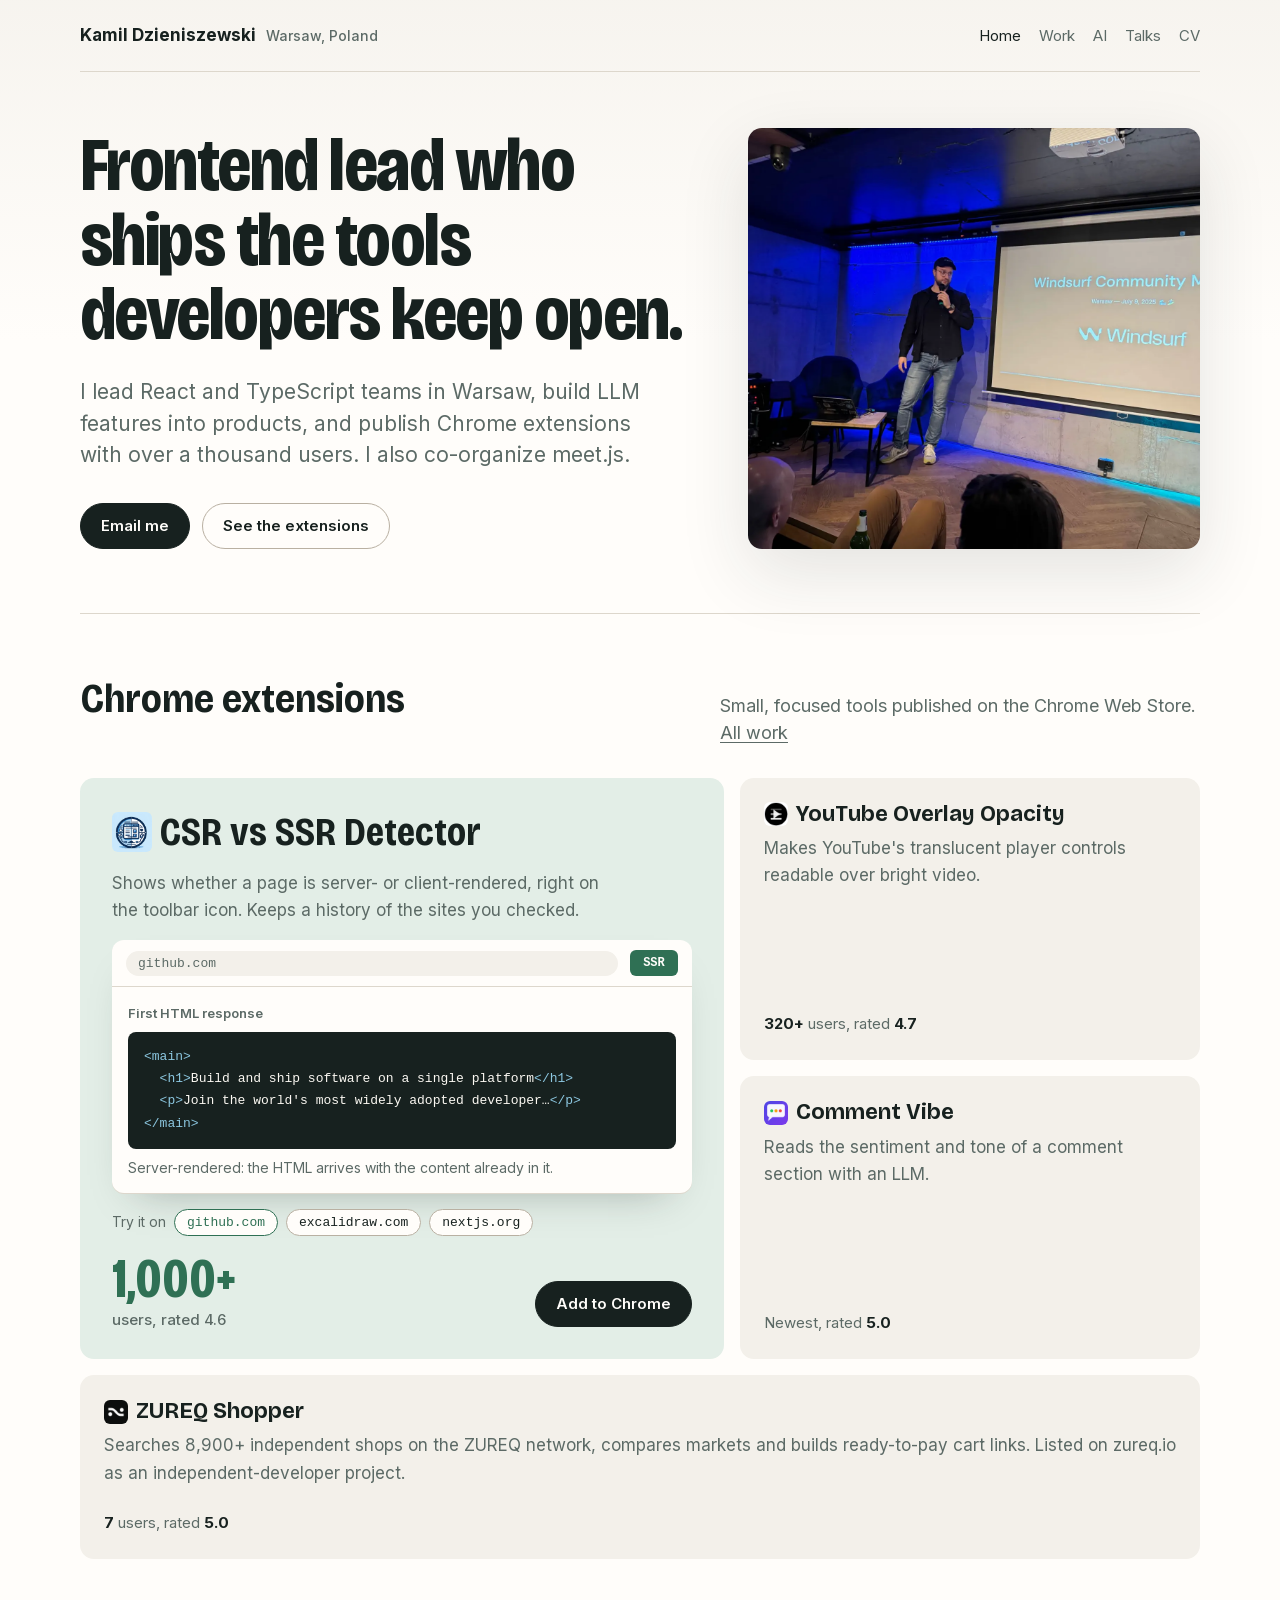
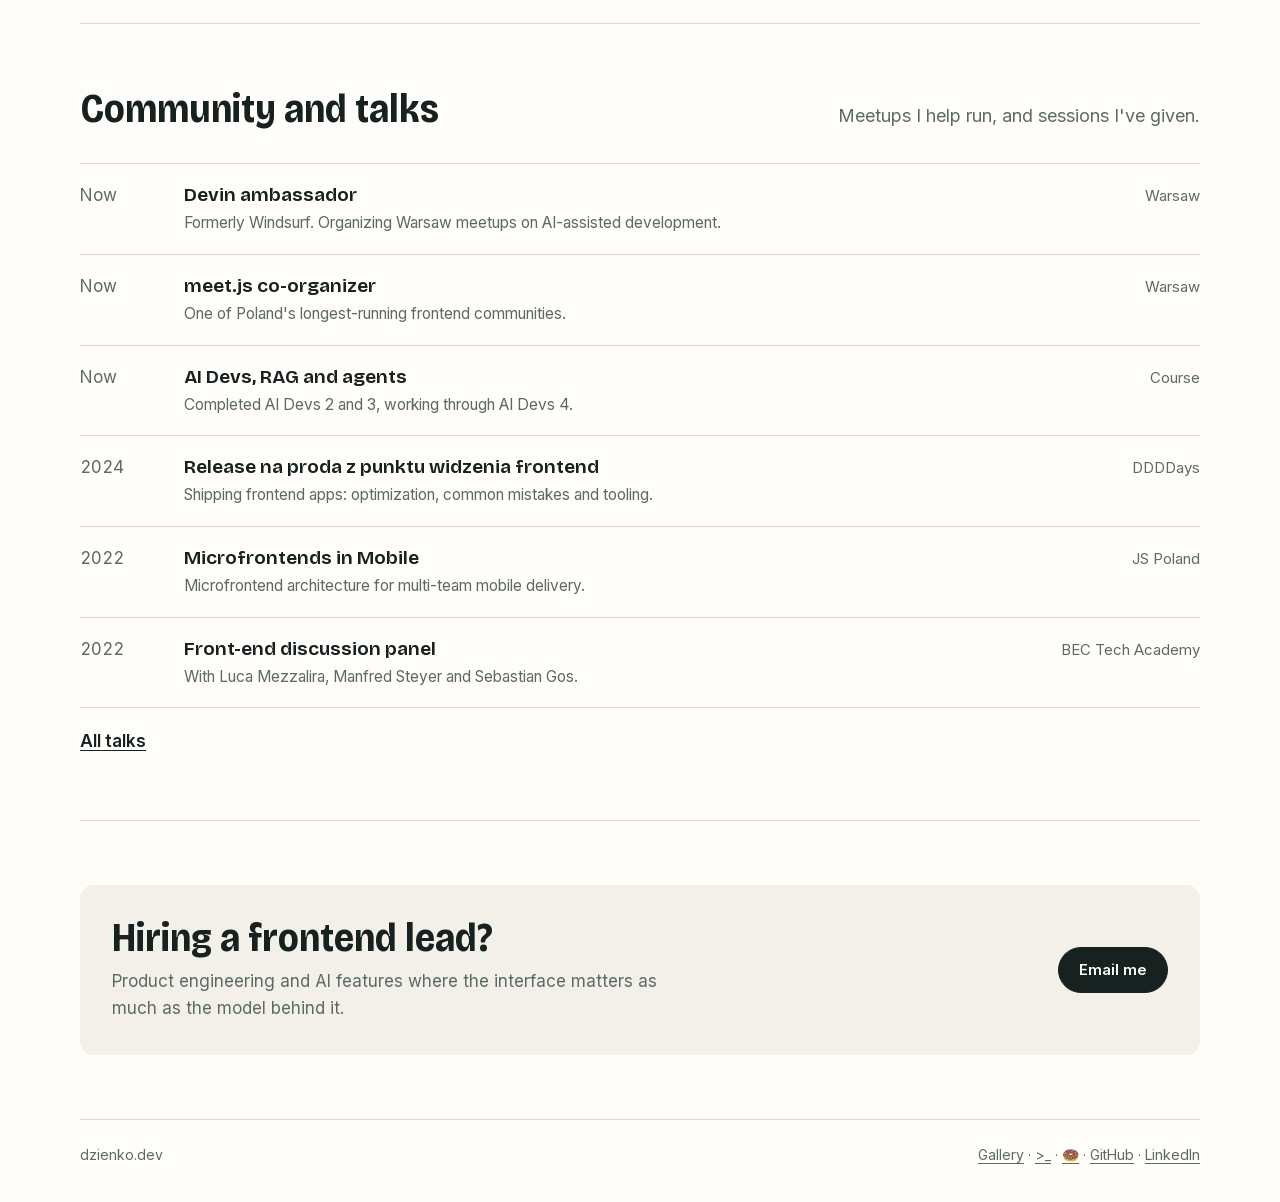
==== commit 8d0087db: "Update Chrome extension stats (weekly) Co-Authored-By: Kamil Dzieniszewski <kamil.dzieniszewski@gmai" ====
--- a/index.html
+++ b/index.html
@@ -138,7 +138,7 @@
           <a class="ext" href="https://chromewebstore.google.com/detail/youtube-overlay-opacity-c/dcmmcbdcbpaoefhnlogalnfnnmjolfbh?utm_source=dzienko.dev&amp;utm_medium=referral&amp;utm_campaign=home" data-umami-event="cws-click" data-umami-event-extension="youtube-overlay-opacity-c" data-umami-event-page="home" target="_blank" rel="noopener">
             <h3><img class="ext-icon" src="icons/youtube-controls.jpg" alt="" width="24" height="24">YouTube Overlay Opacity</h3>
             <p>Makes YouTube's translucent player controls readable over bright video.</p>
-            <div class="ext-stats"><strong>290+</strong> users, rated <strong>4.5</strong></div>
+            <div class="ext-stats"><strong>320+</strong> users, rated <strong>4.7</strong></div>
           </a>
 
           <a class="ext" href="https://chromewebstore.google.com/detail/comment-vibe/kibcnjcipaofjlbbnjdjaobbkoajiejp?utm_source=dzienko.dev&amp;utm_medium=referral&amp;utm_campaign=home" data-umami-event="cws-click" data-umami-event-extension="comment-vibe" data-umami-event-page="home" target="_blank" rel="noopener">
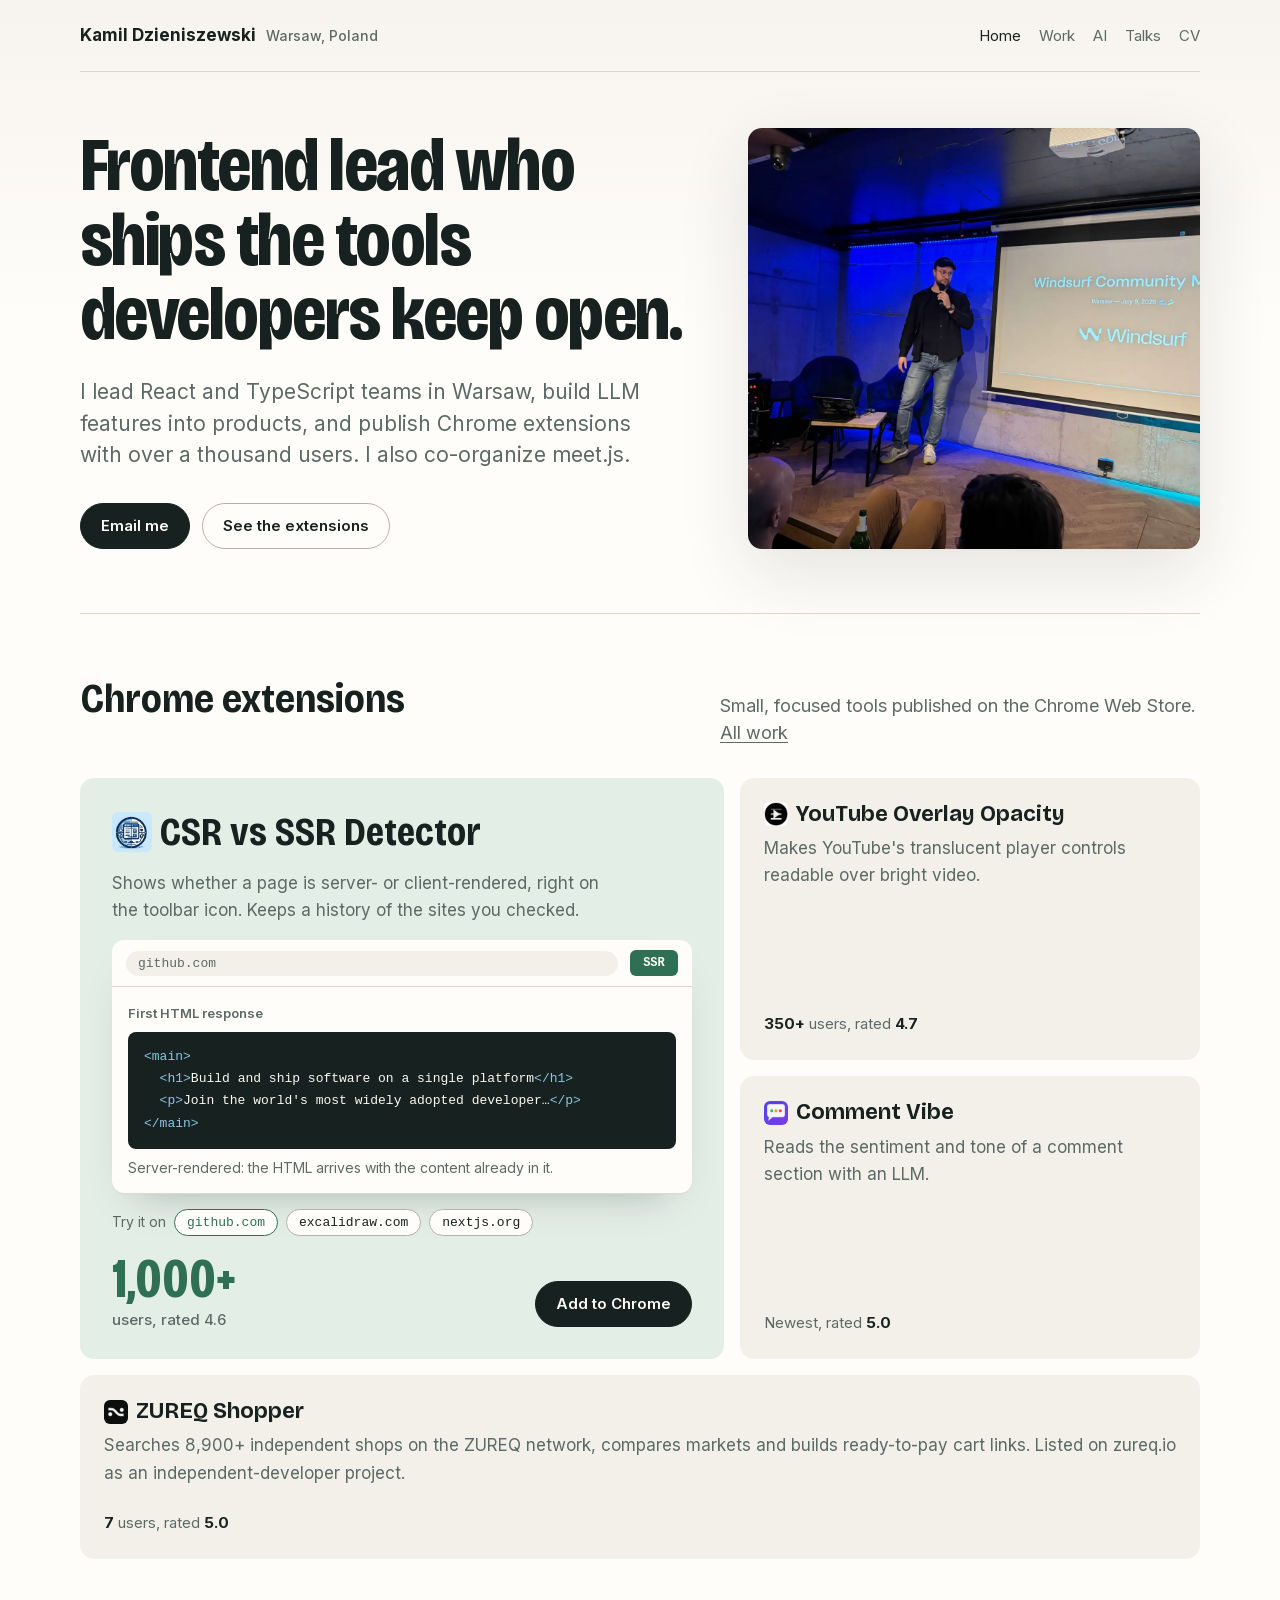
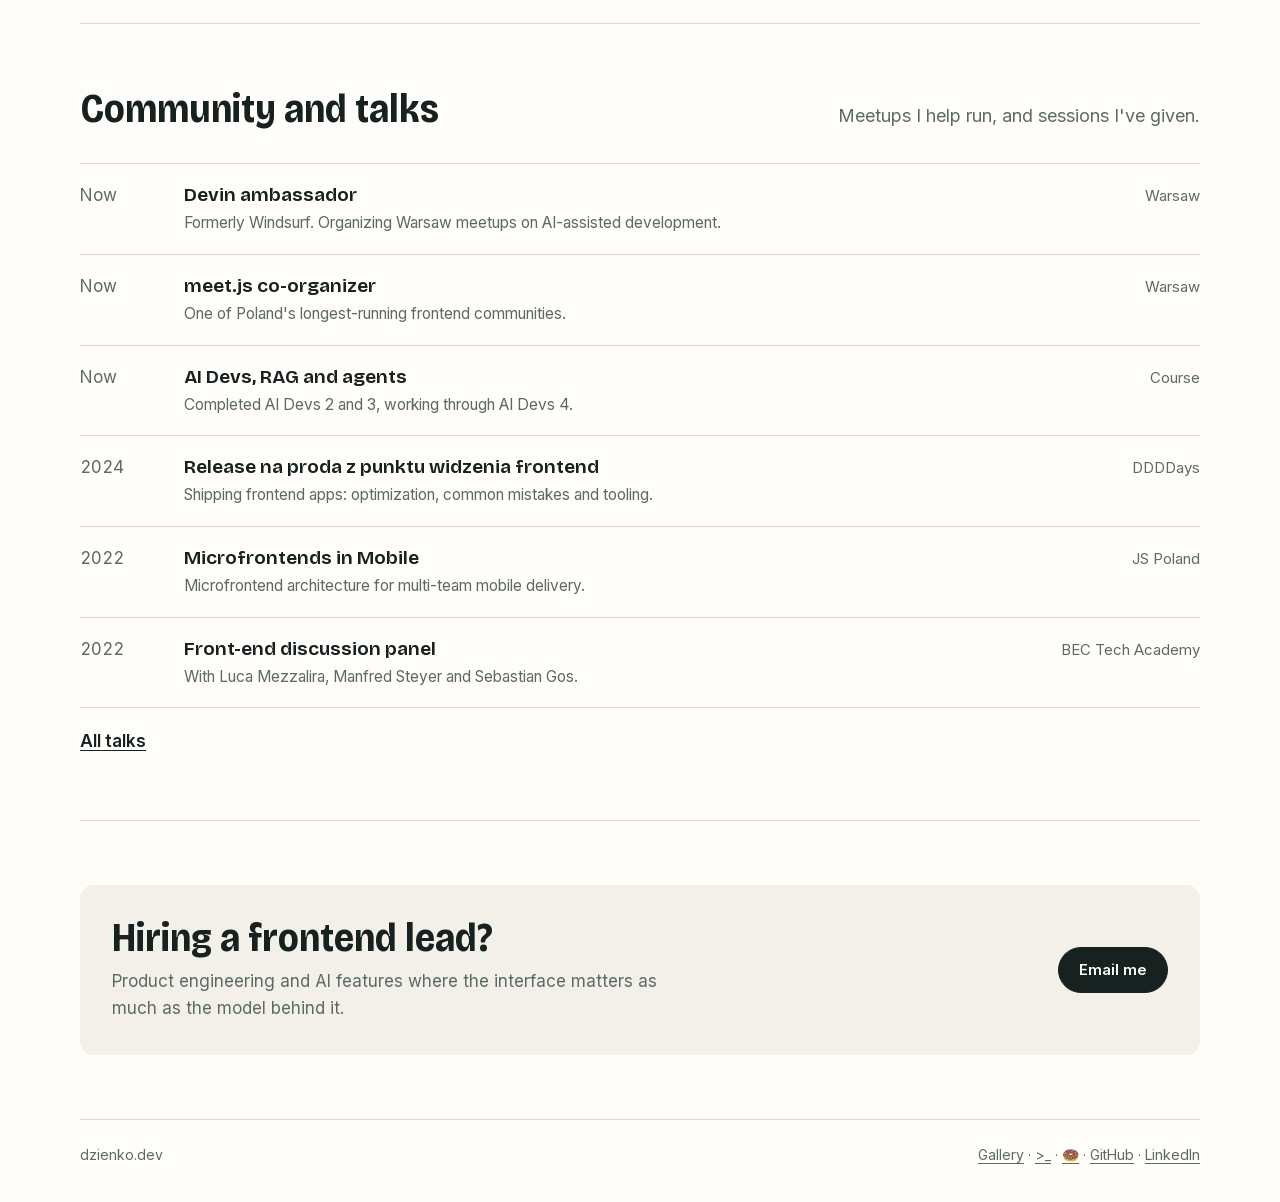
==== commit 6ff4e9bc: "Update Chrome extension stats (weekly) Co-Authored-By: Kamil Dzieniszewski <kamil.dzieniszewski@gmai" ====
--- a/index.html
+++ b/index.html
@@ -138,7 +138,7 @@
           <a class="ext" href="https://chromewebstore.google.com/detail/youtube-overlay-opacity-c/dcmmcbdcbpaoefhnlogalnfnnmjolfbh?utm_source=dzienko.dev&amp;utm_medium=referral&amp;utm_campaign=home" data-umami-event="cws-click" data-umami-event-extension="youtube-overlay-opacity-c" data-umami-event-page="home" target="_blank" rel="noopener">
             <h3><img class="ext-icon" src="icons/youtube-controls.jpg" alt="" width="24" height="24">YouTube Overlay Opacity</h3>
             <p>Makes YouTube's translucent player controls readable over bright video.</p>
-            <div class="ext-stats"><strong>320+</strong> users, rated <strong>4.7</strong></div>
+            <div class="ext-stats"><strong>350+</strong> users, rated <strong>4.7</strong></div>
           </a>
 
           <a class="ext" href="https://chromewebstore.google.com/detail/comment-vibe/kibcnjcipaofjlbbnjdjaobbkoajiejp?utm_source=dzienko.dev&amp;utm_medium=referral&amp;utm_campaign=home" data-umami-event="cws-click" data-umami-event-extension="comment-vibe" data-umami-event-page="home" target="_blank" rel="noopener">
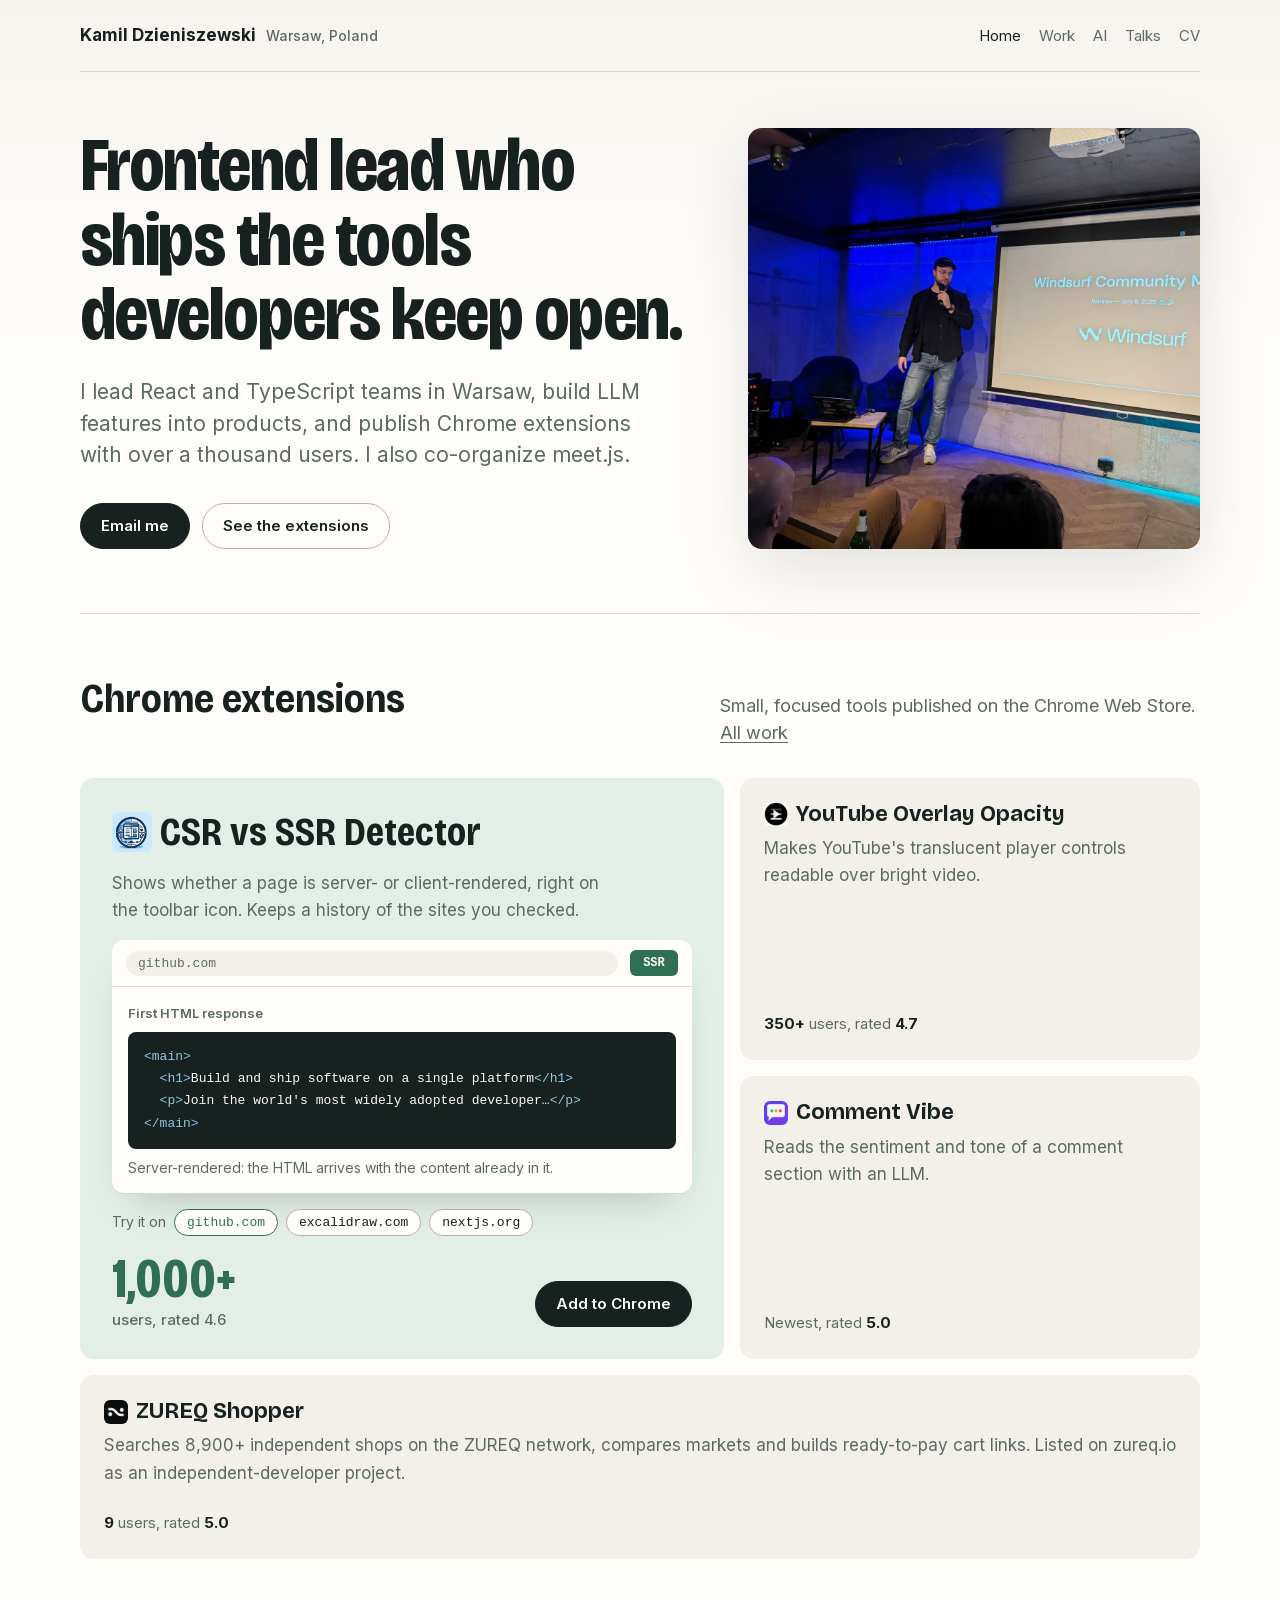
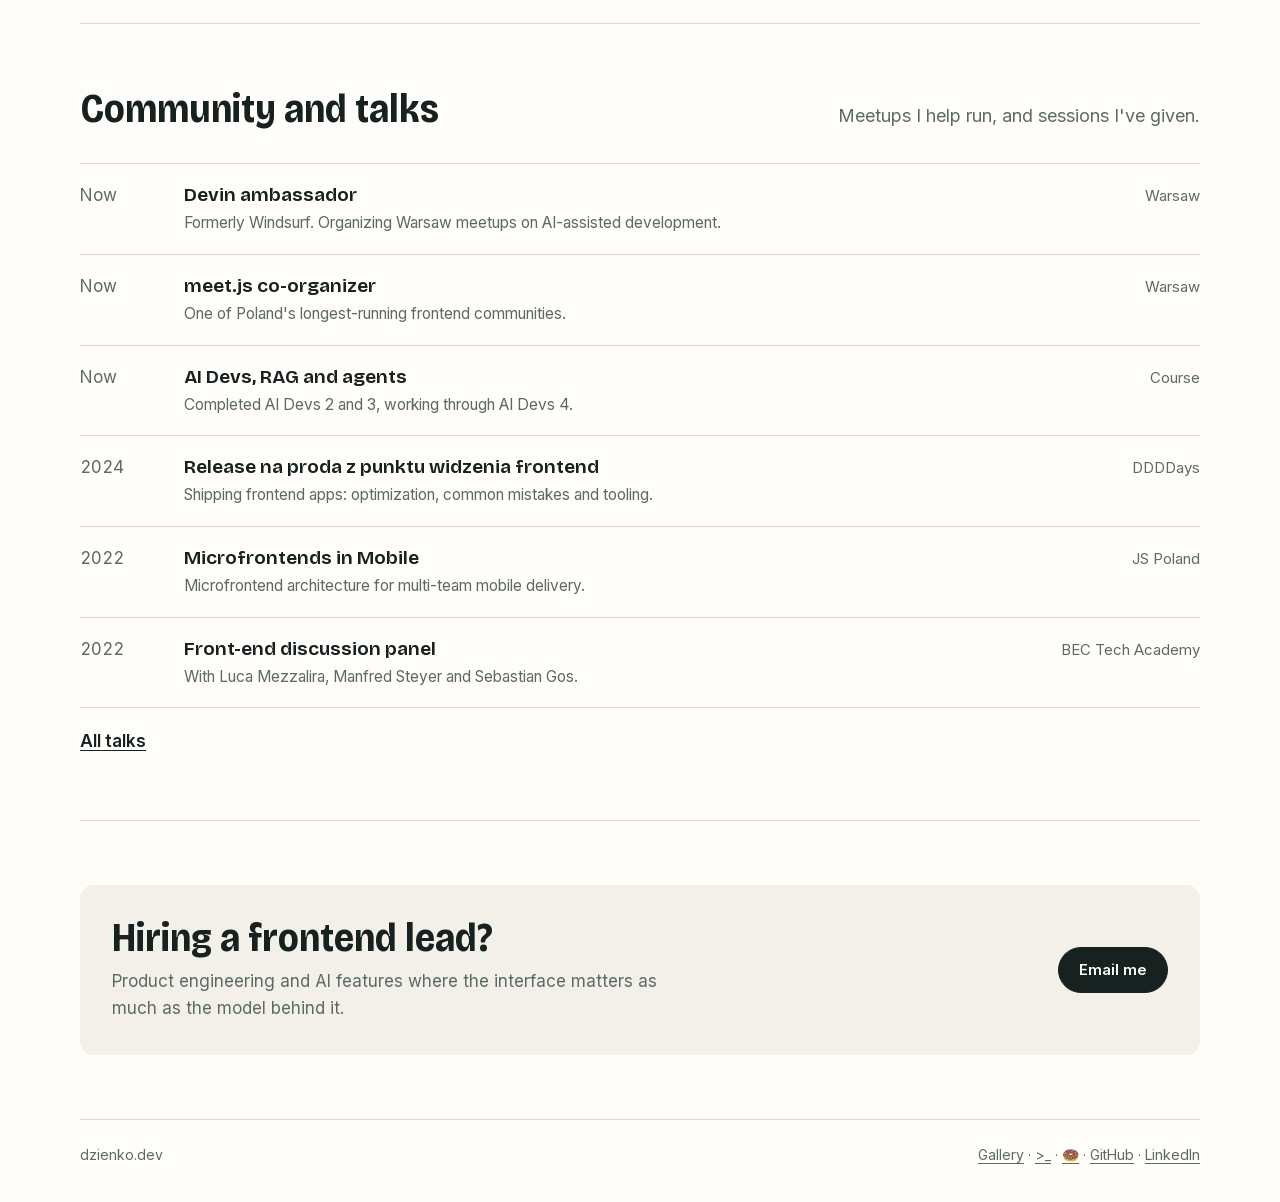
==== commit 42a2961d: "Update Chrome extension stats (weekly) Co-Authored-By: Kamil Dzieniszewski <kamil.dzieniszewski@gmai" ====
--- a/index.html
+++ b/index.html
@@ -150,7 +150,7 @@
           <a class="ext wide" href="https://chromewebstore.google.com/detail/zureq-shopper/lgmpclicbbpjabhihbmpjdokopeiofpj?utm_source=dzienko.dev&amp;utm_medium=referral&amp;utm_campaign=home" data-umami-event="cws-click" data-umami-event-extension="zureq-shopper" data-umami-event-page="home" target="_blank" rel="noopener">
             <h3><img class="ext-icon" src="icons/zureq-shopper.jpg" alt="" width="24" height="24">ZUREQ Shopper</h3>
             <p>Searches 8,900+ independent shops on the ZUREQ network, compares markets and builds ready-to-pay cart links. Listed on zureq.io as an independent-developer project.</p>
-            <div class="ext-stats"><strong>7</strong> users, rated <strong>5.0</strong></div>
+            <div class="ext-stats"><strong>9</strong> users, rated <strong>5.0</strong></div>
           </a>
         </div>
       </section>
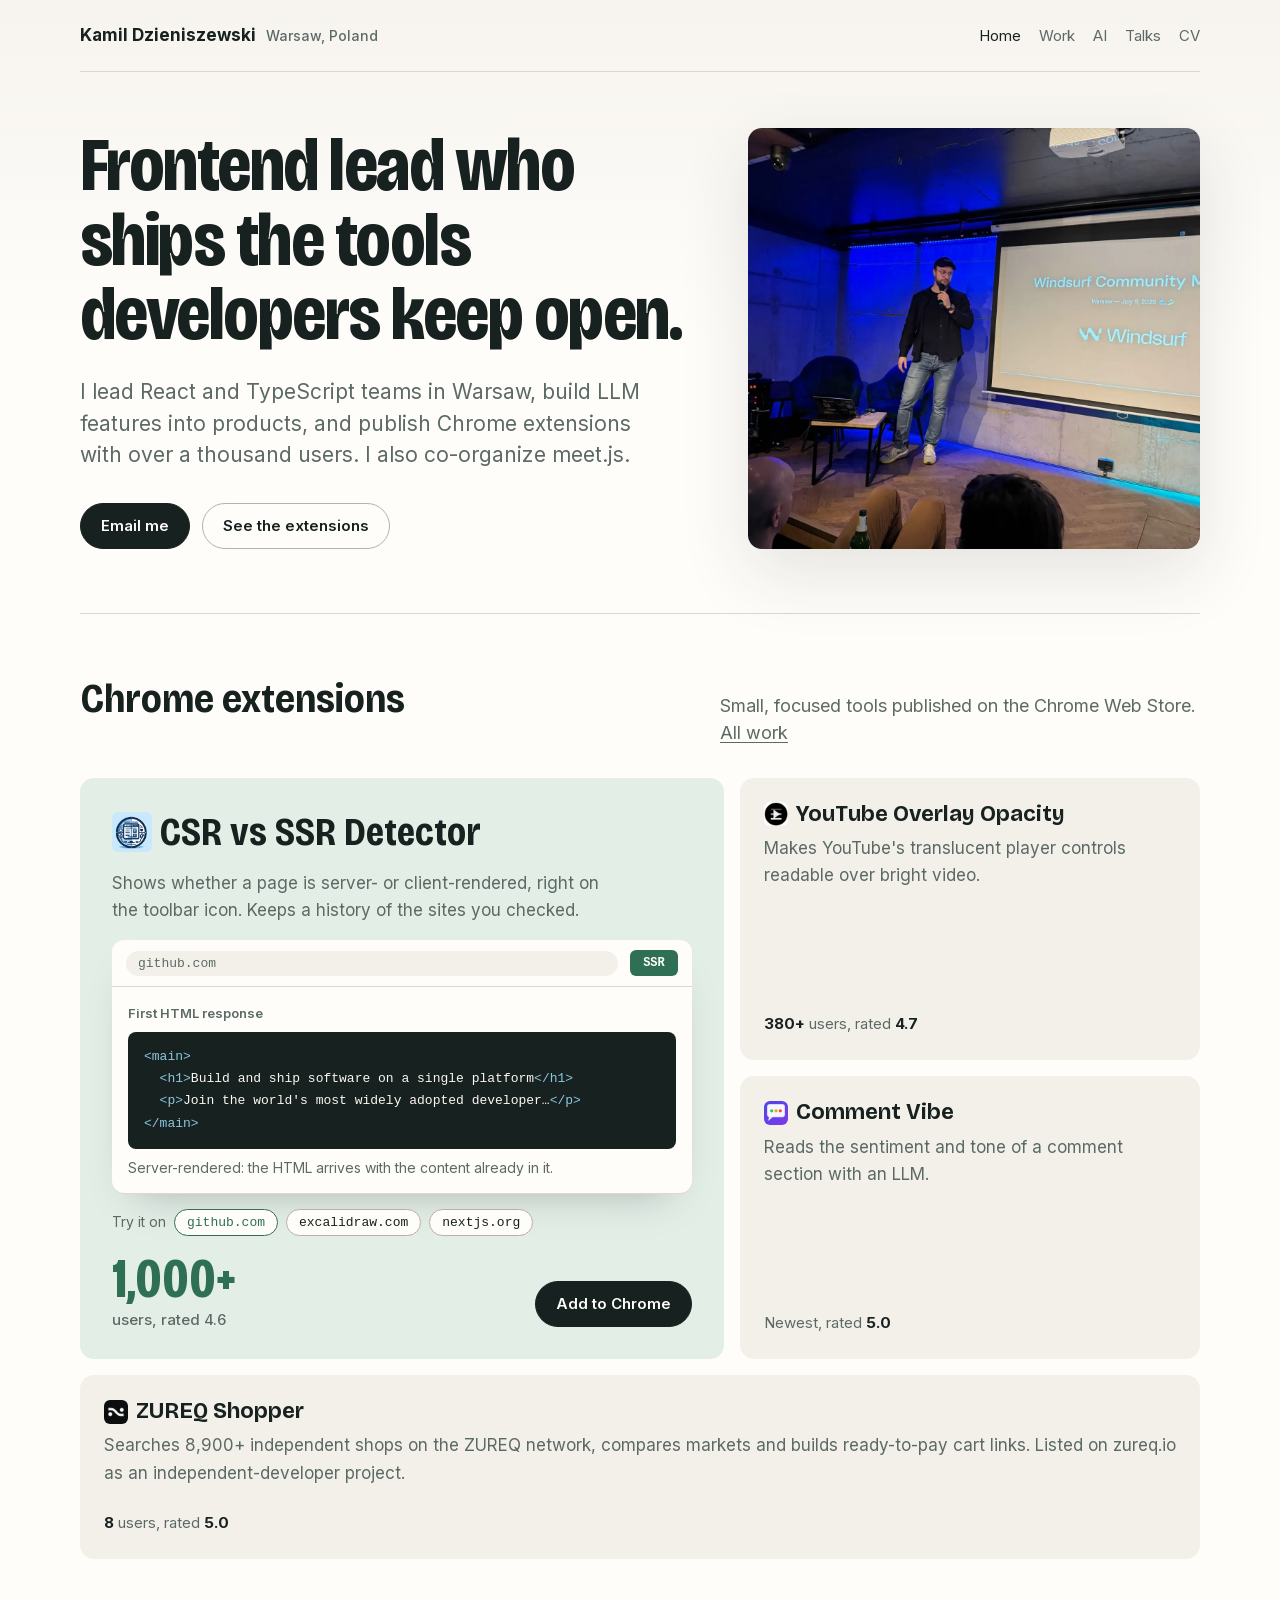
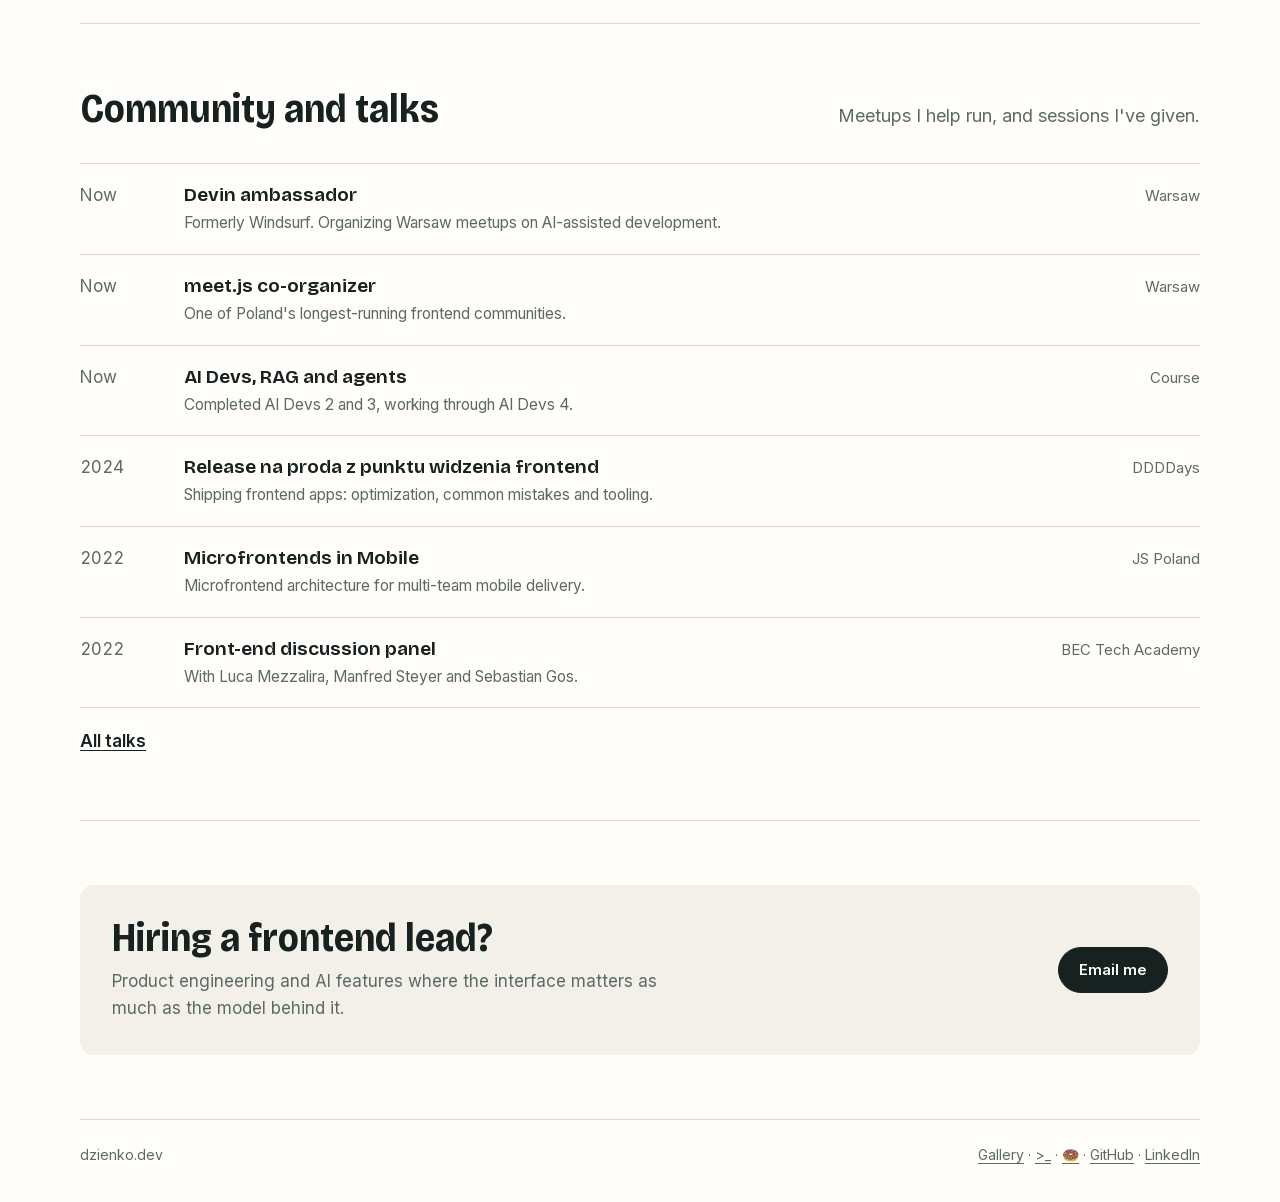
==== commit a1683976: "Update Chrome extension stats (weekly) Co-Authored-By: Kamil Dzieniszewski <kamil.dzieniszewski@gmai" ====
--- a/index.html
+++ b/index.html
@@ -138,7 +138,7 @@
           <a class="ext" href="https://chromewebstore.google.com/detail/youtube-overlay-opacity-c/dcmmcbdcbpaoefhnlogalnfnnmjolfbh?utm_source=dzienko.dev&amp;utm_medium=referral&amp;utm_campaign=home" data-umami-event="cws-click" data-umami-event-extension="youtube-overlay-opacity-c" data-umami-event-page="home" target="_blank" rel="noopener">
             <h3><img class="ext-icon" src="icons/youtube-controls.jpg" alt="" width="24" height="24">YouTube Overlay Opacity</h3>
             <p>Makes YouTube's translucent player controls readable over bright video.</p>
-            <div class="ext-stats"><strong>350+</strong> users, rated <strong>4.7</strong></div>
+            <div class="ext-stats"><strong>380+</strong> users, rated <strong>4.7</strong></div>
           </a>
 
           <a class="ext" href="https://chromewebstore.google.com/detail/comment-vibe/kibcnjcipaofjlbbnjdjaobbkoajiejp?utm_source=dzienko.dev&amp;utm_medium=referral&amp;utm_campaign=home" data-umami-event="cws-click" data-umami-event-extension="comment-vibe" data-umami-event-page="home" target="_blank" rel="noopener">
@@ -150,7 +150,7 @@
           <a class="ext wide" href="https://chromewebstore.google.com/detail/zureq-shopper/lgmpclicbbpjabhihbmpjdokopeiofpj?utm_source=dzienko.dev&amp;utm_medium=referral&amp;utm_campaign=home" data-umami-event="cws-click" data-umami-event-extension="zureq-shopper" data-umami-event-page="home" target="_blank" rel="noopener">
             <h3><img class="ext-icon" src="icons/zureq-shopper.jpg" alt="" width="24" height="24">ZUREQ Shopper</h3>
             <p>Searches 8,900+ independent shops on the ZUREQ network, compares markets and builds ready-to-pay cart links. Listed on zureq.io as an independent-developer project.</p>
-            <div class="ext-stats"><strong>9</strong> users, rated <strong>5.0</strong></div>
+            <div class="ext-stats"><strong>8</strong> users, rated <strong>5.0</strong></div>
           </a>
         </div>
       </section>
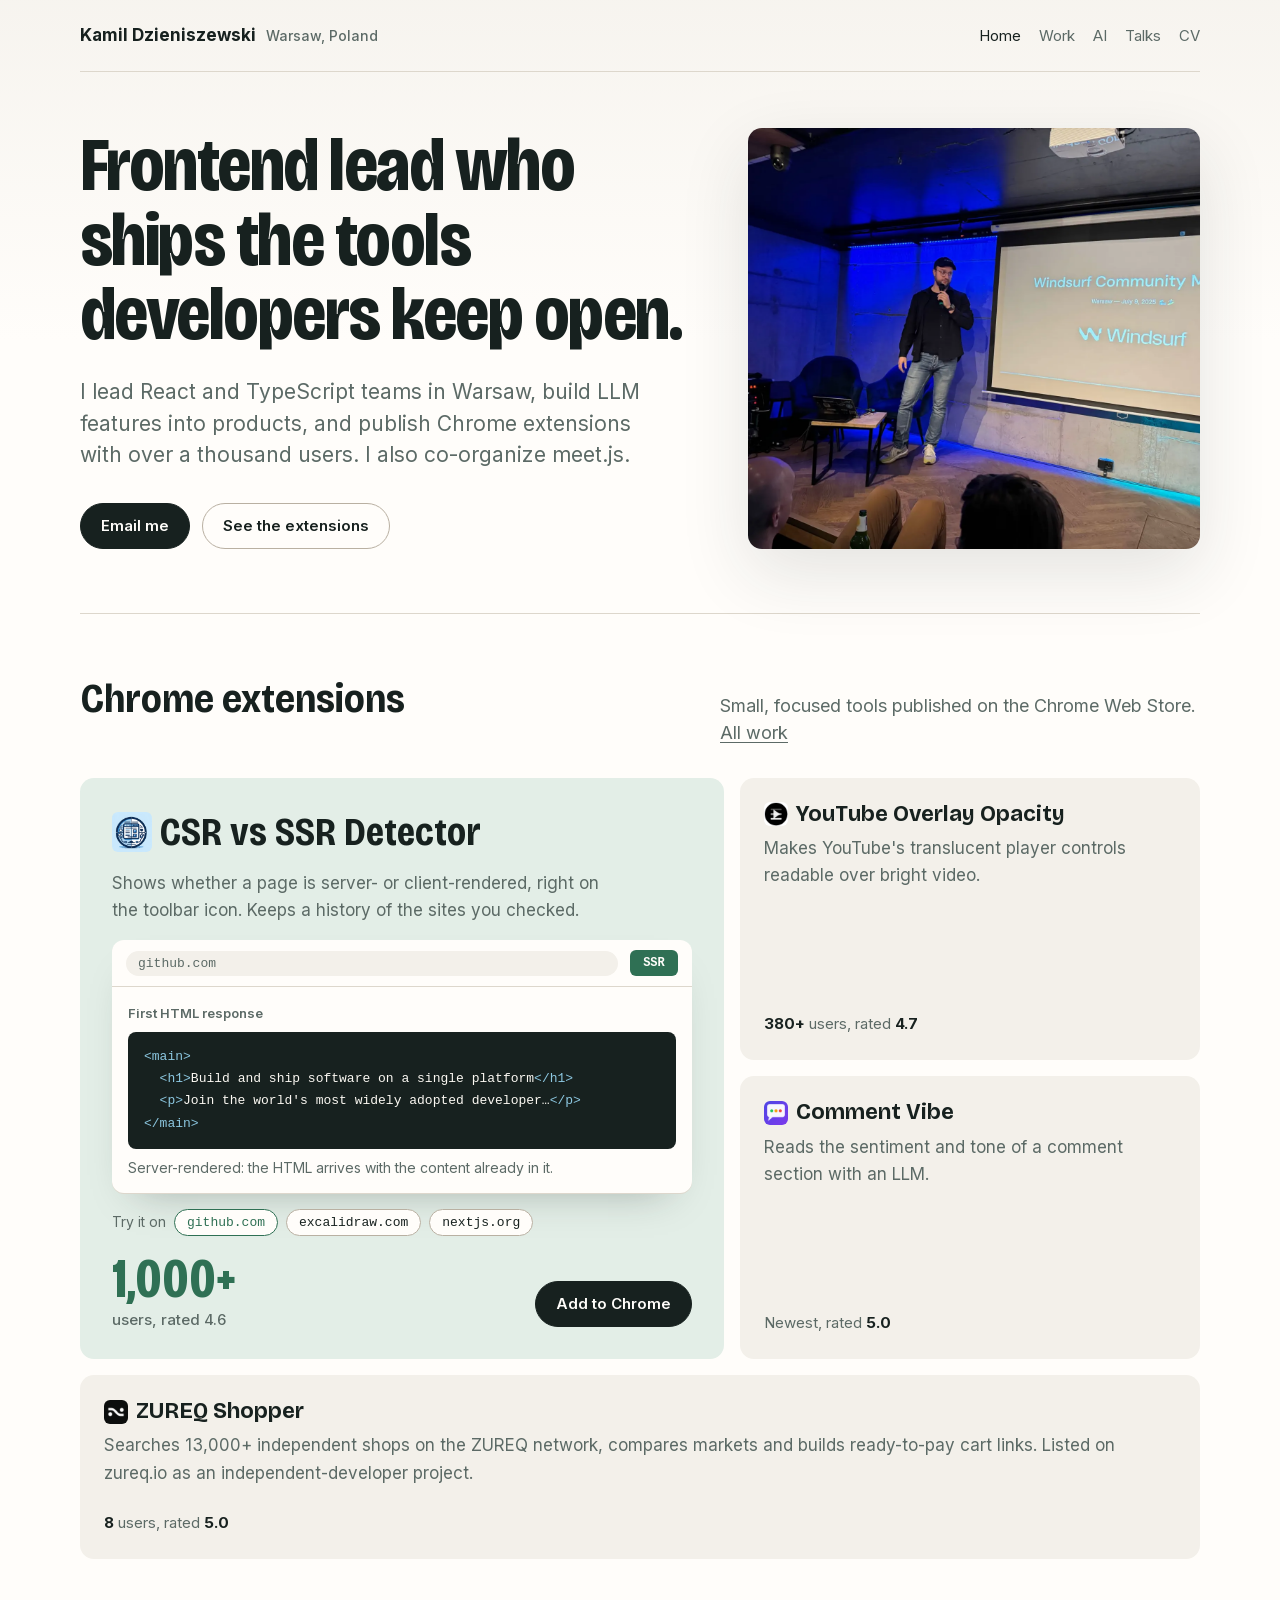
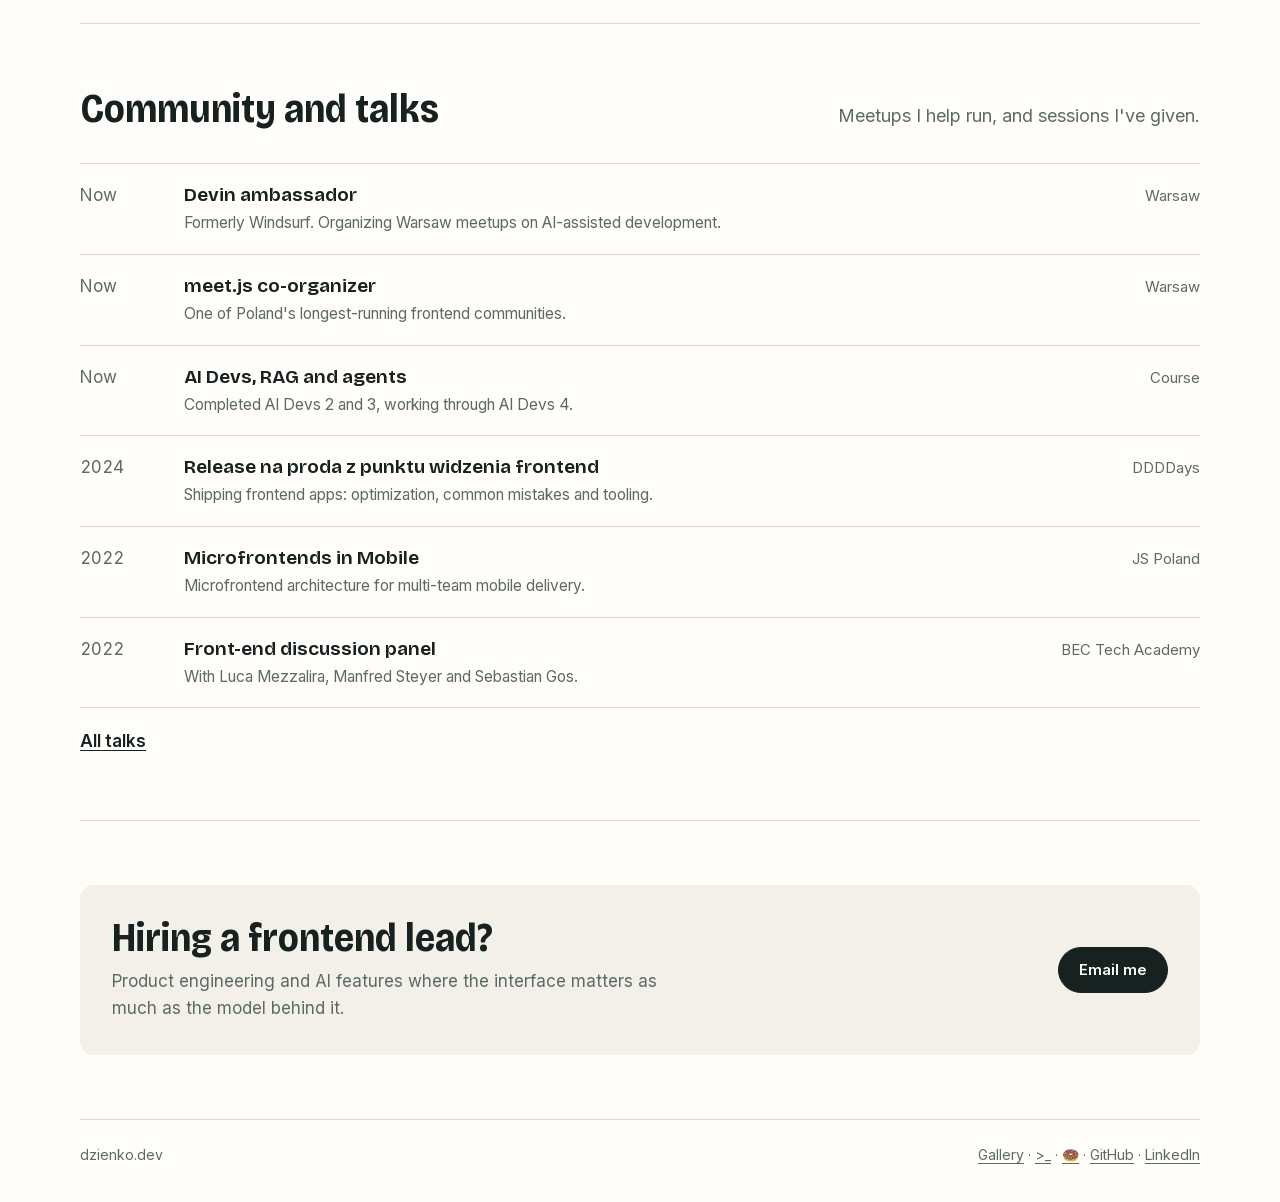
==== commit a4a3b8a4: "Update ZUREQ shop count to 13,000+ Co-Authored-By: Kamil Dzieniszewski <kamil.dzieniszewski@gmail.co" ====
--- a/index.html
+++ b/index.html
@@ -149,7 +149,7 @@
 
           <a class="ext wide" href="https://chromewebstore.google.com/detail/zureq-shopper/lgmpclicbbpjabhihbmpjdokopeiofpj?utm_source=dzienko.dev&amp;utm_medium=referral&amp;utm_campaign=home" data-umami-event="cws-click" data-umami-event-extension="zureq-shopper" data-umami-event-page="home" target="_blank" rel="noopener">
             <h3><img class="ext-icon" src="icons/zureq-shopper.jpg" alt="" width="24" height="24">ZUREQ Shopper</h3>
-            <p>Searches 8,900+ independent shops on the ZUREQ network, compares markets and builds ready-to-pay cart links. Listed on zureq.io as an independent-developer project.</p>
+            <p>Searches 13,000+ independent shops on the ZUREQ network, compares markets and builds ready-to-pay cart links. Listed on zureq.io as an independent-developer project.</p>
             <div class="ext-stats"><strong>8</strong> users, rated <strong>5.0</strong></div>
           </a>
         </div>
